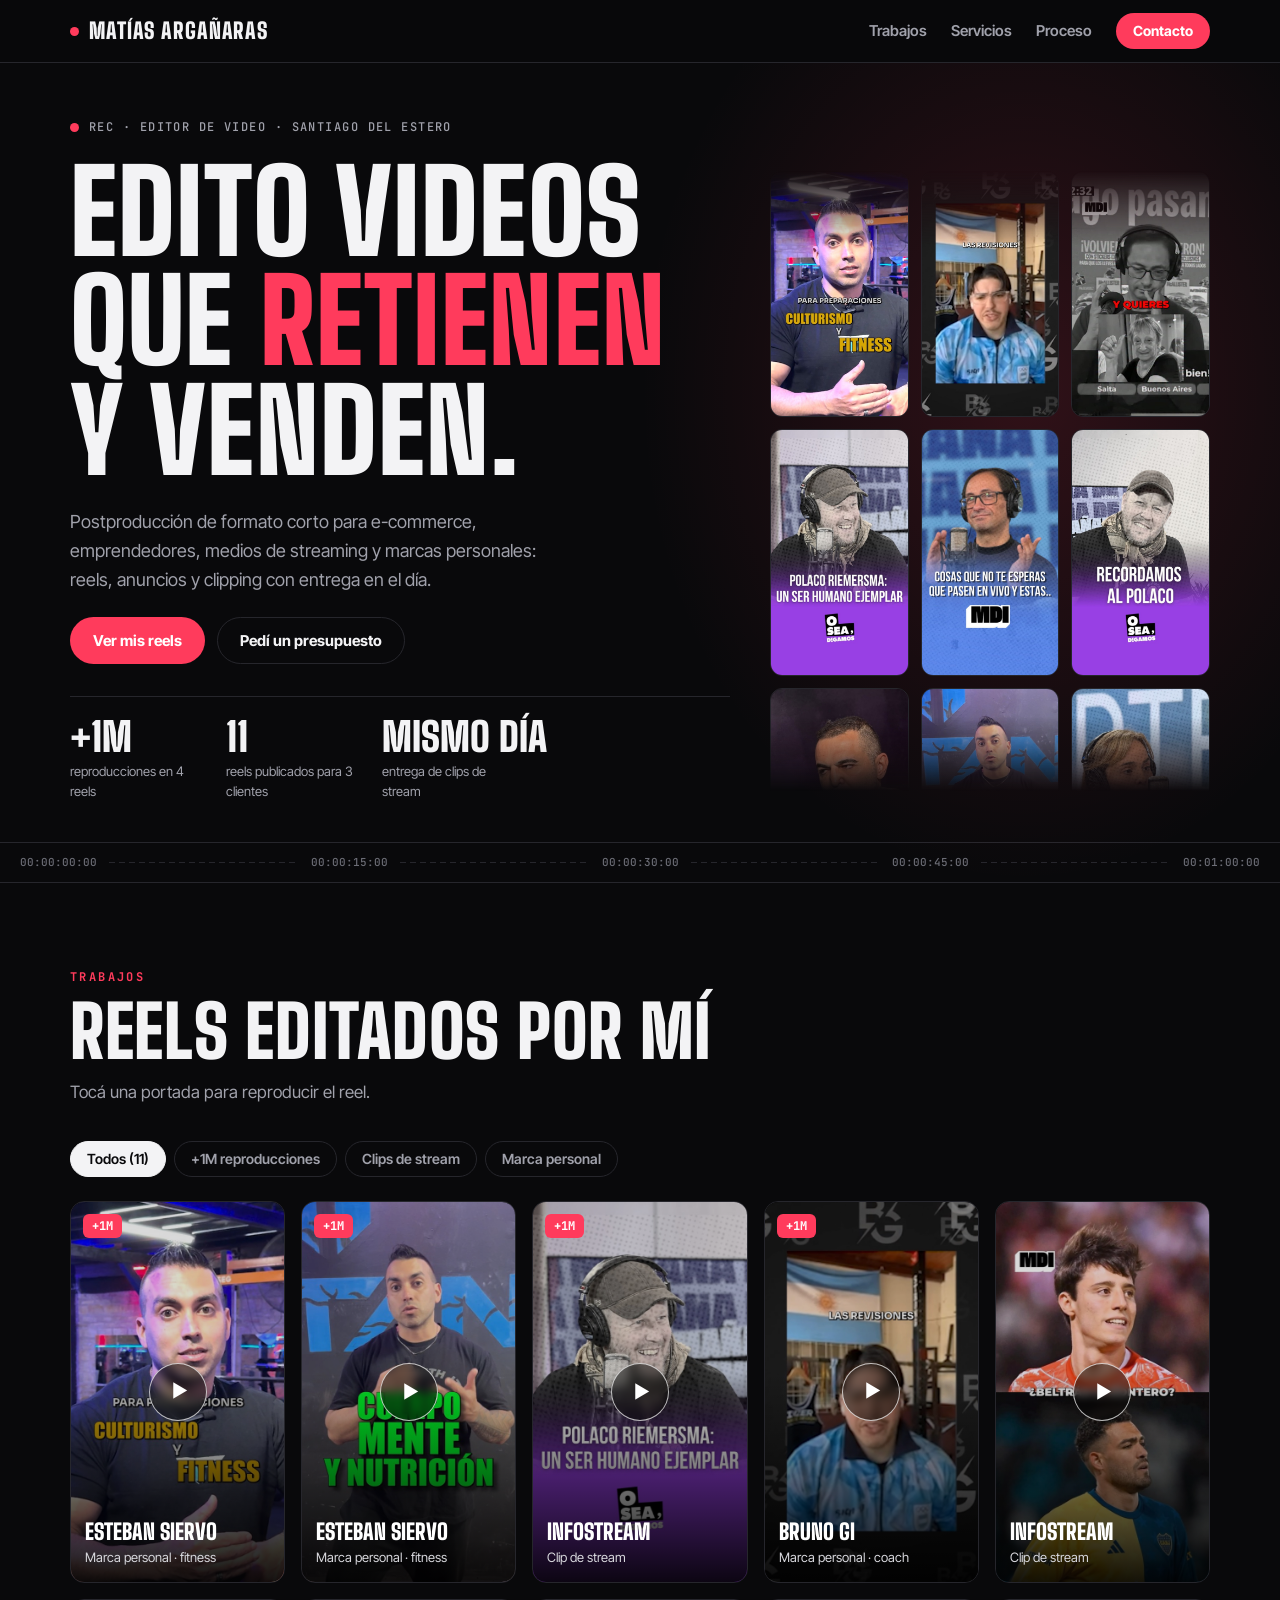
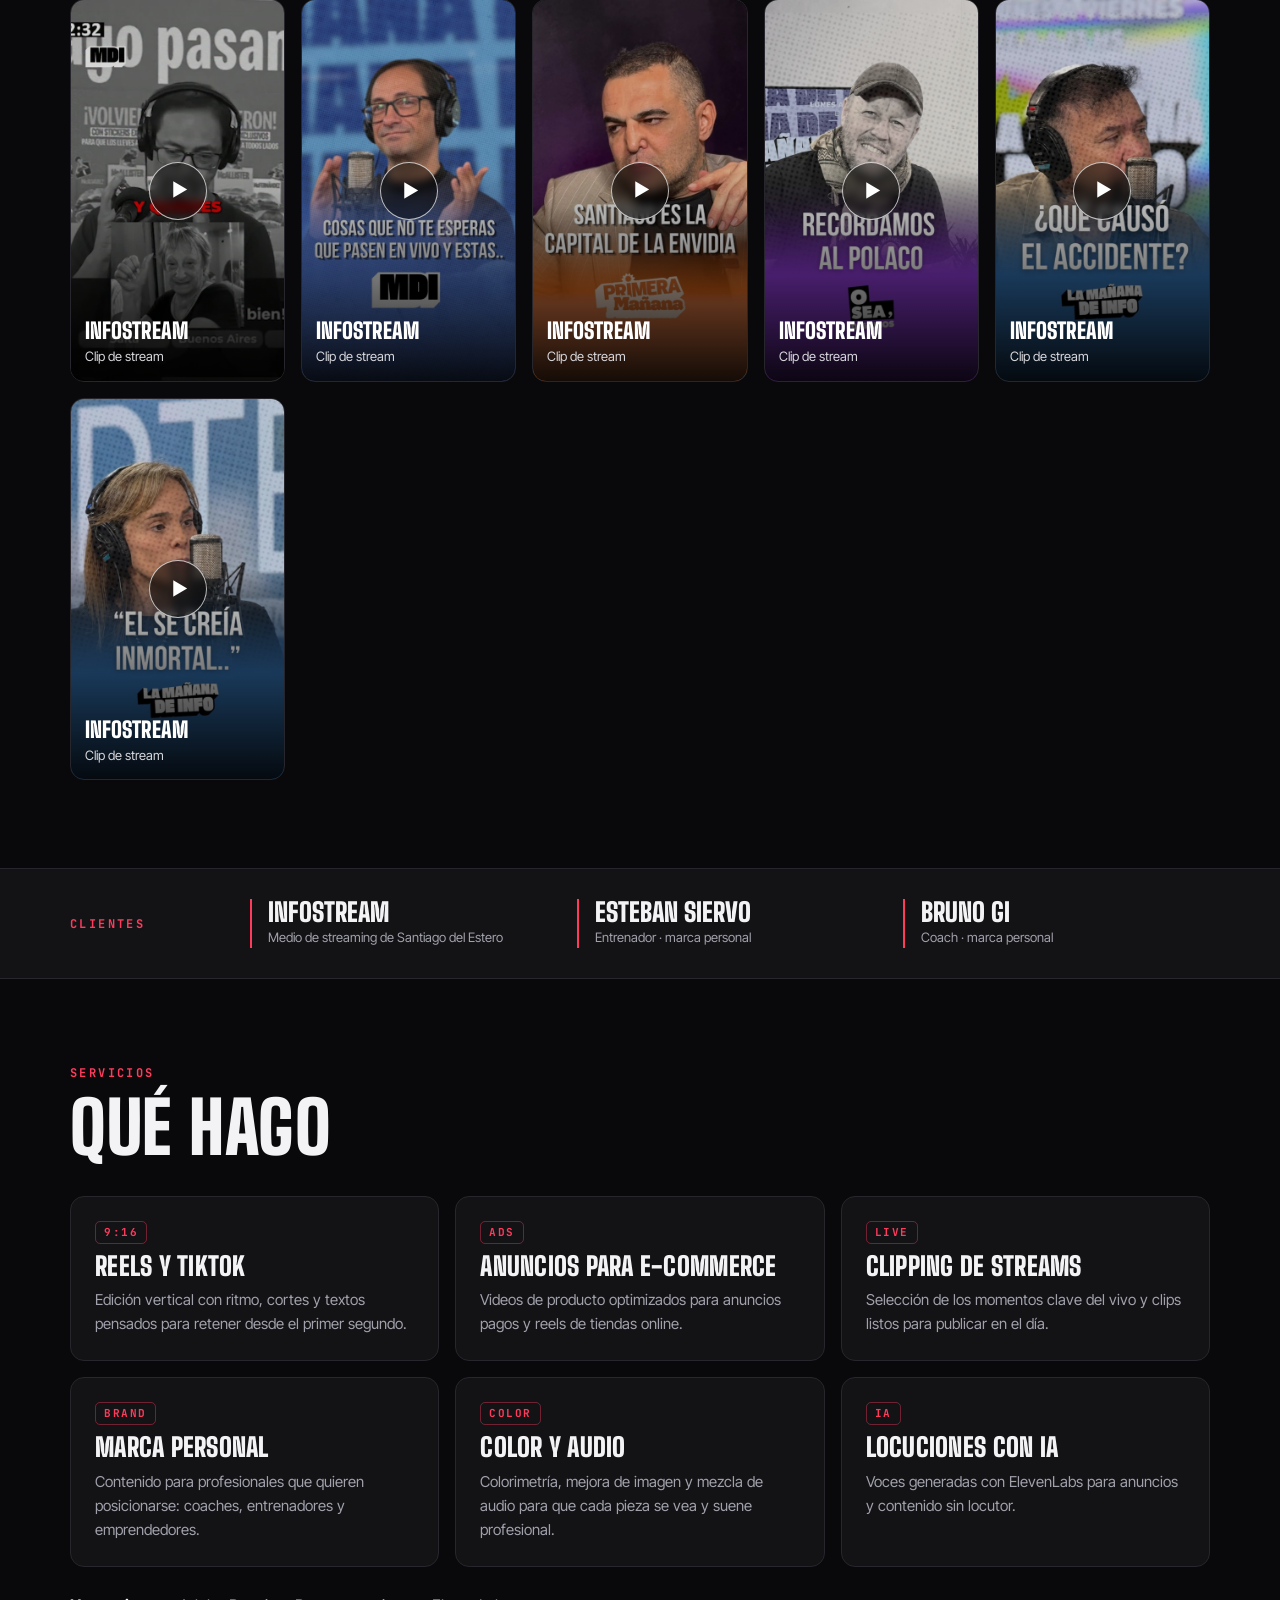
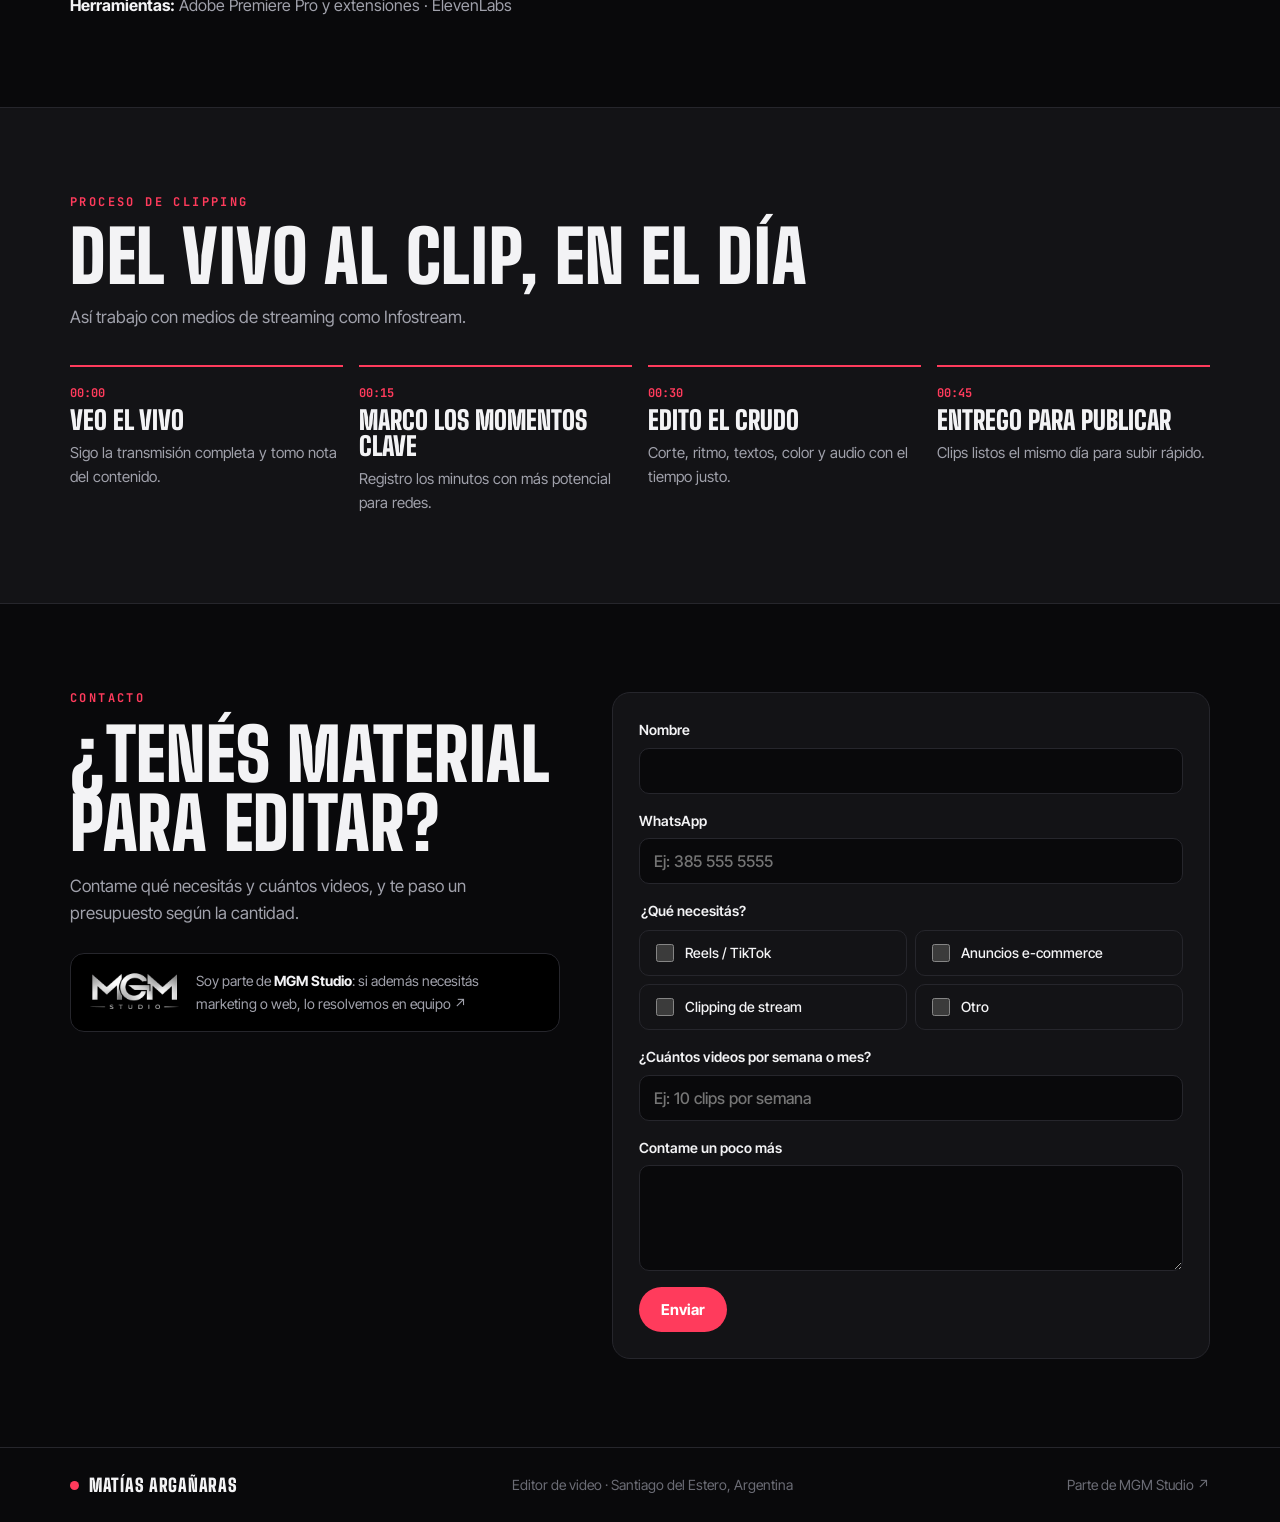
==== index.html @ 515906b9 "Primera versión del portfolio personal Co-Authored-By: Claude Opus 5.5 <noreply@anthropic.com>" ====
<!doctype html>
<html lang="es-AR">
<head>
<meta charset="utf-8">
<meta name="viewport" content="width=device-width, initial-scale=1, viewport-fit=cover">
<title>Matías Argañaras · Editor de video</title>
<meta name="description" content="Matías Argañaras, editor de video en Santiago del Estero. Reels, anuncios para e-commerce y clipping de streams. 4 reels con más de un millón de reproducciones.">
<meta property="og:title" content="Matías Argañaras · Editor de video">
<meta property="og:description" content="Reels, anuncios y clipping de streams. 4 reels con +1M de reproducciones.">
<meta property="og:type" content="website">
<meta property="og:locale" content="es_AR">
<meta property="og:image" content="assets/img/reel-DcZ4lkYIA4J.jpg">
<meta name="theme-color" content="#09090b">
<link rel="icon" href="data:image/svg+xml,%3Csvg xmlns='http://www.w3.org/2000/svg' viewBox='0 0 64 64'%3E%3Crect width='64' height='64' rx='14' fill='%2309090b'/%3E%3Ccircle cx='18' cy='20' r='6' fill='%23ff3b5c'/%3E%3Ctext x='32' y='48' text-anchor='middle' font-family='Arial Black,Arial' font-weight='900' font-size='24' fill='%23fff'%3EMA%3C/text%3E%3C/svg%3E">
<link rel="preconnect" href="https://fonts.googleapis.com">
<link rel="preconnect" href="https://fonts.gstatic.com" crossorigin>
<link rel="stylesheet" href="https://fonts.googleapis.com/css2?family=Big+Shoulders+Display:wght@700;800;900&family=Inter+Tight:wght@400;500;600;700&family=JetBrains+Mono:wght@500;700&display=swap">
<link rel="stylesheet" href="assets/styles.css">
</head>
<body>

<header class="top">
  <div class="in top-in">
    <a href="#inicio" class="brand"><span class="rec" aria-hidden="true"></span>MATÍAS ARGAÑARAS</a>
    <nav class="nav" aria-label="Secciones">
      <a href="#trabajos">Trabajos</a>
      <a href="#servicios">Servicios</a>
      <a href="#proceso">Proceso</a>
    </nav>
    <a href="#contacto" class="btn btn-red btn-small">Contacto</a>
  </div>
</header>

<main id="inicio">

  <section class="hero">
    <div class="in hero-in">
      <div class="hero-copy">
        <p class="tc-label"><span class="rec"></span>REC · Editor de video · Santiago del Estero</p>
        <h1>Edito videos que <span class="hl">retienen</span> y venden.</h1>
        <p class="hero-sub">Postproducción de formato corto para e-commerce, emprendedores, medios de streaming y marcas personales: reels, anuncios y clipping con entrega en el día.</p>
        <div class="hero-ctas">
          <a href="#trabajos" class="btn btn-red">Ver mis reels</a>
          <a href="#contacto" class="btn btn-ghost">Pedí un presupuesto</a>
        </div>
        <dl class="hero-stats">
          <div><dt>+1M</dt><dd>reproducciones en 4 reels</dd></div>
          <div><dt>11</dt><dd>reels publicados para 3 clientes</dd></div>
          <div><dt>Mismo día</dt><dd>entrega de clips de stream</dd></div>
        </dl>
      </div>

      <div class="strip" aria-hidden="true">
        <div class="strip-col"><div class="strip-track">
          <img src="assets/img/reel-DcZ4lkYIA4J.jpg" alt=""><img src="assets/img/reel-DckJfeExkxX.jpg" alt=""><img src="assets/img/reel-Dc6krdfBmT0.jpg" alt=""><img src="assets/img/reel-DfI-xCUyNoJ.jpg" alt="">
        </div></div>
        <div class="strip-col down"><div class="strip-track">
          <img src="assets/img/reel-DfZnrR-zF4f.jpg" alt=""><img src="assets/img/reel-Dff1YemyggE.jpg" alt=""><img src="assets/img/reel-DdrhC7ews5H.jpg" alt=""><img src="assets/img/reel-Dcmnh5kBKTj.jpg" alt="">
        </div></div>
        <div class="strip-col"><div class="strip-track">
          <img src="assets/img/reel-DfN-qH7SrcR.jpg" alt=""><img src="assets/img/reel-Dcj7BzeiRso.jpg" alt=""><img src="assets/img/reel-DdBvnoZhVIF.jpg" alt=""><img src="assets/img/reel-DcZ4lkYIA4J.jpg" alt="">
        </div></div>
      </div>
    </div>
    <div class="timeline" aria-hidden="true"><span>00:00:00:00</span><i></i><span>00:00:15:00</span><i></i><span>00:00:30:00</span><i></i><span>00:00:45:00</span><i></i><span>00:01:00:00</span></div>
  </section>

  <!-- TRABAJOS. Para sumar un reel: copiar un <button class="reel">, cambiar data-code (el código del link de Instagram),
       data-cat ("stream" o "marca", y " top" si superó el millón), la portada (assets/img/reel-CODIGO.jpg) y el texto. -->
  <section id="trabajos" class="sec">
    <div class="in">
      <div class="sec-head">
        <p class="kicker">Trabajos</p>
        <h2>Reels editados por mí</h2>
        <p class="sec-sub">Tocá una portada para reproducir el reel.</p>
      </div>
      <div class="filters" role="group" aria-label="Filtrar reels">
        <button class="chip" aria-pressed="true" data-f="todos">Todos (11)</button>
        <button class="chip" aria-pressed="false" data-f="top">+1M reproducciones</button>
        <button class="chip" aria-pressed="false" data-f="stream">Clips de stream</button>
        <button class="chip" aria-pressed="false" data-f="marca">Marca personal</button>
      </div>
      <div class="reel-grid">
        <button class="reel" data-code="DcZ4lkYIA4J" data-cat="marca top"><img src="assets/img/reel-DcZ4lkYIA4J.jpg" alt="Reel de Esteban Siervo sobre culturismo y fitness" loading="lazy"><span class="badge">+1M</span><span class="play" aria-hidden="true">▶</span><span class="cap"><b>Esteban Siervo</b>Marca personal · fitness</span></button>
        <button class="reel" data-code="DdrhC7ews5H" data-cat="marca top"><img src="assets/img/reel-DdrhC7ews5H.jpg" alt="Reel de Esteban Siervo sobre entrenamiento online y presencial" loading="lazy"><span class="badge">+1M</span><span class="play" aria-hidden="true">▶</span><span class="cap"><b>Esteban Siervo</b>Marca personal · fitness</span></button>
        <button class="reel" data-code="DckJfeExkxX" data-cat="stream top"><img src="assets/img/reel-DckJfeExkxX.jpg" alt="Clip de Infostream sobre el Polaco Riemersma" loading="lazy"><span class="badge">+1M</span><span class="play" aria-hidden="true">▶</span><span class="cap"><b>Infostream</b>Clip de stream</span></button>
        <button class="reel" data-code="DfZnrR-zF4f" data-cat="marca top"><img src="assets/img/reel-DfZnrR-zF4f.jpg" alt="Reel de Bruno Gi sobre revisiones con alumnos" loading="lazy"><span class="badge">+1M</span><span class="play" aria-hidden="true">▶</span><span class="cap"><b>Bruno Gi</b>Marca personal · coach</span></button>
        <button class="reel" data-code="DfI-xCUyNoJ" data-cat="stream"><img src="assets/img/reel-DfI-xCUyNoJ.jpg" alt="Clip de Infostream con elecciones futboleras" loading="lazy"><span class="play" aria-hidden="true">▶</span><span class="cap"><b>Infostream</b>Clip de stream</span></button>
        <button class="reel" data-code="DfN-qH7SrcR" data-cat="stream"><img src="assets/img/reel-DfN-qH7SrcR.jpg" alt="Clip de Infostream con un audio de WhatsApp" loading="lazy"><span class="play" aria-hidden="true">▶</span><span class="cap"><b>Infostream</b>Clip de stream</span></button>
        <button class="reel" data-code="Dff1YemyggE" data-cat="stream"><img src="assets/img/reel-Dff1YemyggE.jpg" alt="Clip de Infostream desde el móvil en vivo" loading="lazy"><span class="play" aria-hidden="true">▶</span><span class="cap"><b>Infostream</b>Clip de stream</span></button>
        <button class="reel" data-code="Dc6krdfBmT0" data-cat="stream"><img src="assets/img/reel-Dc6krdfBmT0.jpg" alt="Clip de Infostream: Santiago es la capital de la envidia" loading="lazy"><span class="play" aria-hidden="true">▶</span><span class="cap"><b>Infostream</b>Clip de stream</span></button>
        <button class="reel" data-code="Dcj7BzeiRso" data-cat="stream"><img src="assets/img/reel-Dcj7BzeiRso.jpg" alt="Clip de Infostream sobre el refugio El Montecito de los Canichones" loading="lazy"><span class="play" aria-hidden="true">▶</span><span class="cap"><b>Infostream</b>Clip de stream</span></button>
        <button class="reel" data-code="Dcmnh5kBKTj" data-cat="stream"><img src="assets/img/reel-Dcmnh5kBKTj.jpg" alt="Clip de Infostream con el jefe de guardavidas Martín Cabral" loading="lazy"><span class="play" aria-hidden="true">▶</span><span class="cap"><b>Infostream</b>Clip de stream</span></button>
        <button class="reel" data-code="DdBvnoZhVIF" data-cat="stream"><img src="assets/img/reel-DdBvnoZhVIF.jpg" alt="Clip de Infostream con Soledad Castelli" loading="lazy"><span class="play" aria-hidden="true">▶</span><span class="cap"><b>Infostream</b>Clip de stream</span></button>
      </div>
    </div>
  </section>

  <section class="clients" aria-label="Clientes">
    <div class="in clients-in">
      <p class="kicker">Clientes</p>
      <ul>
        <li><b>Infostream</b><span>Medio de streaming de Santiago del Estero</span></li>
        <li><b>Esteban Siervo</b><span>Entrenador · marca personal</span></li>
        <li><b>Bruno Gi</b><span>Coach · marca personal</span></li>
      </ul>
    </div>
  </section>

  <section id="servicios" class="sec">
    <div class="in">
      <div class="sec-head">
        <p class="kicker">Servicios</p>
        <h2>Qué hago</h2>
      </div>
      <div class="svc-grid">
        <article class="svc"><span class="svc-fmt">9:16</span><h3>Reels y TikTok</h3><p>Edición vertical con ritmo, cortes y textos pensados para retener desde el primer segundo.</p></article>
        <article class="svc"><span class="svc-fmt">ADS</span><h3>Anuncios para e-commerce</h3><p>Videos de producto optimizados para anuncios pagos y reels de tiendas online.</p></article>
        <article class="svc"><span class="svc-fmt">LIVE</span><h3>Clipping de streams</h3><p>Selección de los momentos clave del vivo y clips listos para publicar en el día.</p></article>
        <article class="svc"><span class="svc-fmt">BRAND</span><h3>Marca personal</h3><p>Contenido para profesionales que quieren posicionarse: coaches, entrenadores y emprendedores.</p></article>
        <article class="svc"><span class="svc-fmt">COLOR</span><h3>Color y audio</h3><p>Colorimetría, mejora de imagen y mezcla de audio para que cada pieza se vea y suene profesional.</p></article>
        <article class="svc"><span class="svc-fmt">IA</span><h3>Locuciones con IA</h3><p>Voces generadas con ElevenLabs para anuncios y contenido sin locutor.</p></article>
      </div>
      <p class="tools"><b>Herramientas:</b> Adobe Premiere Pro y extensiones · ElevenLabs</p>
    </div>
  </section>

  <section id="proceso" class="sec sec-alt">
    <div class="in">
      <div class="sec-head">
        <p class="kicker">Proceso de clipping</p>
        <h2>Del vivo al clip, en el día</h2>
        <p class="sec-sub">Así trabajo con medios de streaming como Infostream.</p>
      </div>
      <ol class="steps">
        <li><span class="tc">00:00</span><b>Veo el vivo</b><span>Sigo la transmisión completa y tomo nota del contenido.</span></li>
        <li><span class="tc">00:15</span><b>Marco los momentos clave</b><span>Registro los minutos con más potencial para redes.</span></li>
        <li><span class="tc">00:30</span><b>Edito el crudo</b><span>Corte, ritmo, textos, color y audio con el tiempo justo.</span></li>
        <li><span class="tc">00:45</span><b>Entrego para publicar</b><span>Clips listos el mismo día para subir rápido.</span></li>
      </ol>
    </div>
  </section>

  <section id="contacto" class="sec contact">
    <div class="in contact-in">
      <div class="contact-copy">
        <p class="kicker">Contacto</p>
        <h2>¿Tenés material para editar?</h2>
        <p>Contame qué necesitás y cuántos videos, y te paso un presupuesto según la cantidad.</p>
        <!-- WhatsApp o Instagram de Matías: agregar acá cuando los confirme -->
        <a class="mgm" href="https://mgm-studio.netlify.app" target="_blank" rel="noopener">
          <img src="assets/logo-mgm-wide.png" alt="MGM Studio" width="520" height="240">
          <span>Soy parte de <b>MGM Studio</b>: si además necesitás marketing o web, lo resolvemos en equipo ↗</span>
        </a>
      </div>
      <form class="form" name="contacto-matias" method="POST" data-netlify="true" netlify-honeypot="bot-field" action="/gracias.html">
        <input type="hidden" name="form-name" value="contacto-matias">
        <p hidden><label>No completar: <input name="bot-field"></label></p>
        <label for="f-nombre">Nombre<input id="f-nombre" name="nombre" type="text" required autocomplete="name"></label>
        <label for="f-wa">WhatsApp<input id="f-wa" name="whatsapp" type="tel" required autocomplete="tel" placeholder="Ej: 385 555 5555"></label>
        <fieldset>
          <legend>¿Qué necesitás?</legend>
          <div class="checks">
            <label><input type="checkbox" name="servicio" value="Reels / TikTok"> Reels / TikTok</label>
            <label><input type="checkbox" name="servicio" value="Anuncios e-commerce"> Anuncios e-commerce</label>
            <label><input type="checkbox" name="servicio" value="Clipping de stream"> Clipping de stream</label>
            <label><input type="checkbox" name="servicio" value="Otro"> Otro</label>
          </div>
        </fieldset>
        <label for="f-cant">¿Cuántos videos por semana o mes?<input id="f-cant" name="cantidad" type="text" placeholder="Ej: 10 clips por semana"></label>
        <label for="f-msg">Contame un poco más<textarea id="f-msg" name="mensaje" rows="4"></textarea></label>
        <button class="btn btn-red" type="submit">Enviar</button>
      </form>
    </div>
  </section>
</main>

<footer class="foot">
  <div class="in foot-in">
    <span class="brand"><span class="rec" aria-hidden="true"></span>MATÍAS ARGAÑARAS</span>
    <span>Editor de video · Santiago del Estero, Argentina</span>
    <a href="https://mgm-studio.netlify.app" target="_blank" rel="noopener">Parte de MGM Studio ↗</a>
  </div>
</footer>

<dialog class="player" id="player" aria-label="Reproductor de reel">
  <button class="player-close" aria-label="Cerrar">✕</button>
  <div class="player-body" id="player-body"></div>
</dialog>

<script src="assets/main.js"></script>
</body>
</html>
---- assets/styles.css ----
/* Matías Argañaras — editor de video. Negro cinematográfico, rojo de grabación,
   tipografía condensada de títulos y monoespaciada para timecodes. */
:root{
  --bg:#09090b; --surface:#131316; --surface-2:#1b1b20; --line:#26262c;
  --fg:#f3f3f5; --muted:#a0a1ab; --dim:#6b6c75;
  --red:#ff3b5c; --red-deep:#c8163b; --mag:#e0478f;
  --display:"Big Shoulders Display","Arial Narrow",Impact,sans-serif;
  --body:"Inter Tight",system-ui,-apple-system,"Segoe UI",sans-serif;
  --mono:"JetBrains Mono",ui-monospace,Menlo,monospace;
  --r:14px;
  color-scheme:dark;
}
*{box-sizing:border-box}
[hidden]{display:none!important}
html{scroll-behavior:smooth;scroll-padding-top:70px}
body{margin:0;background:var(--bg);color:var(--fg);font-family:var(--body);font-size:16px;line-height:1.6;-webkit-font-smoothing:antialiased}
body::before{content:"";position:fixed;inset:0 0 auto;height:env(safe-area-inset-top,0px);z-index:30;background:var(--bg)}
img{max-width:100%;display:block}
a{color:inherit}
h1,h2,h3{font-family:var(--display);font-weight:900;line-height:.95;margin:0;text-transform:uppercase;letter-spacing:.01em;text-wrap:balance}
h1{font-size:clamp(56px,9vw,120px)}
h2{font-size:clamp(40px,6vw,72px)}
h3{font-size:26px}
p{margin:0}
:focus-visible{outline:2px solid var(--red);outline-offset:3px;border-radius:4px}
.in{max-width:1180px;margin:0 auto;padding-left:max(20px,env(safe-area-inset-left,0px));padding-right:max(20px,env(safe-area-inset-right,0px))}
.kicker{font:700 12px/1 var(--mono);letter-spacing:.2em;text-transform:uppercase;color:var(--red)}
.rec{width:9px;height:9px;border-radius:50%;background:var(--red);display:inline-block;animation:blink 1.4s infinite;flex:none}
@keyframes blink{50%{opacity:.2}}

.btn{display:inline-flex;align-items:center;justify-content:center;font:700 15px/1 var(--body);padding:15px 22px;border-radius:999px;text-decoration:none;border:1.5px solid transparent;cursor:pointer;transition:transform .15s,background .15s,border-color .15s}
.btn:hover{transform:translateY(-2px)}
.btn-red{background:var(--red);color:#fff}
.btn-red:hover{background:var(--red-deep)}
.btn-ghost{border-color:var(--line);color:var(--fg)}
.btn-ghost:hover{border-color:var(--fg)}
.btn-small{padding:10px 16px;font-size:14px}

/* Header */
.top{position:sticky;top:env(safe-area-inset-top,0px);z-index:20;background:rgba(9,9,11,.85);backdrop-filter:blur(10px);border-bottom:1px solid var(--line)}
.top-in{display:flex;align-items:center;gap:24px;height:62px}
.brand{display:inline-flex;align-items:center;gap:10px;font:900 22px/1 var(--display);letter-spacing:.04em;text-decoration:none}
.nav{display:flex;gap:24px;margin-left:auto}
.nav a{text-decoration:none;font-weight:600;font-size:15px;color:var(--muted)}
.nav a:hover{color:var(--fg)}
@media (max-width:720px){.nav{display:none}.top .btn-small{margin-left:auto}}

/* Hero */
.hero{position:relative;overflow:hidden;padding-top:56px;border-bottom:1px solid var(--line)}
.hero::before{content:"";position:absolute;inset:-20% -10% auto auto;width:60%;height:120%;background:radial-gradient(closest-side,rgba(255,59,92,.16),transparent);pointer-events:none}
.hero-in{display:grid;grid-template-columns:1.2fr .8fr;gap:40px;align-items:center;position:relative}
.hero-copy{display:flex;flex-direction:column;gap:22px;min-width:0;padding-bottom:40px}
.tc-label{display:flex;align-items:center;gap:10px;font:500 12px/1.4 var(--mono);letter-spacing:.12em;text-transform:uppercase;color:var(--muted)}
.hl{color:var(--red)}
.hero-sub{font-size:18px;color:var(--muted);max-width:50ch}
.hero-ctas{display:flex;flex-wrap:wrap;gap:12px}
.hero-stats{display:grid;grid-template-columns:repeat(3,auto);justify-content:start;gap:28px;margin:10px 0 0;padding-top:20px;border-top:1px solid var(--line)}
.hero-stats div{display:flex;flex-direction:column;gap:4px}
.hero-stats dt{font:900 40px/1 var(--display);text-transform:uppercase}
.hero-stats dd{margin:0;font-size:13px;color:var(--muted);max-width:16ch}
@media (max-width:520px){.hero-stats{grid-template-columns:1fr 1fr}}

/* Tira de reels en movimiento */
.strip{display:grid;grid-template-columns:repeat(3,1fr);gap:12px;height:620px;-webkit-mask-image:linear-gradient(180deg,transparent,#000 12%,#000 88%,transparent);mask-image:linear-gradient(180deg,transparent,#000 12%,#000 88%,transparent)}
.strip-col{overflow:hidden}
.strip-track{display:flex;flex-direction:column;gap:12px;animation:up 40s linear infinite}
.strip-col.down .strip-track{animation-direction:reverse;animation-duration:46s}
.strip img{width:100%;aspect-ratio:9/16;object-fit:cover;border-radius:12px;border:1px solid var(--line)}
@keyframes up{to{transform:translateY(-50%)}}
@media (max-width:900px){.hero-in{grid-template-columns:1fr}.strip{height:360px}.hero-copy{padding-bottom:0}}

.timeline{display:flex;align-items:center;gap:12px;padding:14px max(20px,env(safe-area-inset-right,0px)) 14px max(20px,env(safe-area-inset-left,0px));font:500 11px/1 var(--mono);color:var(--dim);border-top:1px solid var(--line);overflow:hidden;white-space:nowrap}
.timeline i{flex:1;min-width:20px;height:1px;background:repeating-linear-gradient(90deg,var(--line) 0 6px,transparent 6px 10px)}
@media (max-width:600px){.timeline span:nth-child(n+5){display:none}}

/* Secciones */
.sec{padding-block:88px}
.sec-alt{background:var(--surface);border-block:1px solid var(--line)}
.sec-head{display:flex;flex-direction:column;gap:14px;margin-bottom:34px}
.sec-sub{color:var(--muted);font-size:17px}

/* Grilla de reels */
.filters{display:flex;flex-wrap:wrap;gap:8px;margin-bottom:24px}
.chip{font:600 14px/1 var(--body);padding:10px 16px;border-radius:999px;border:1px solid var(--line);background:transparent;color:var(--muted);cursor:pointer}
.chip[aria-pressed=true]{background:var(--fg);color:var(--bg);border-color:var(--fg)}
.reel-grid{display:grid;grid-template-columns:repeat(auto-fill,minmax(200px,1fr));gap:16px}
.reel{position:relative;aspect-ratio:9/16;border-radius:var(--r);overflow:hidden;border:1px solid var(--line);background:#000;padding:0;cursor:pointer;color:#fff;text-align:left;font:inherit}
.reel img{width:100%;height:100%;object-fit:cover;transition:transform .5s,filter .3s;filter:brightness(.85)}
.reel::after{content:"";position:absolute;inset:auto 0 0;height:55%;background:linear-gradient(180deg,transparent,rgba(0,0,0,.9))}
.reel:hover img{transform:scale(1.05);filter:brightness(1)}
.badge{position:absolute;top:12px;left:12px;z-index:1;background:var(--red);font:700 12px/1 var(--mono);padding:6px 9px;border-radius:6px}
.play{position:absolute;top:50%;left:50%;z-index:1;width:58px;height:58px;margin:-29px 0 0 -29px;border-radius:50%;background:rgba(0,0,0,.45);border:1.5px solid rgba(255,255,255,.7);display:grid;place-items:center;font-size:18px;padding-left:4px;backdrop-filter:blur(4px);transition:transform .2s,background .2s}
.reel:hover .play{transform:scale(1.1);background:var(--red);border-color:var(--red)}
.cap{position:absolute;left:14px;right:14px;bottom:14px;z-index:1;display:flex;flex-direction:column;font-size:13px;color:#d7d7dc}
.cap b{font:900 22px/1 var(--display);text-transform:uppercase;color:#fff;margin-bottom:4px}

/* Clientes */
.clients{border-block:1px solid var(--line);background:var(--surface)}
.clients-in{display:grid;grid-template-columns:160px 1fr;gap:20px;align-items:center;padding-block:30px}
.clients ul{list-style:none;margin:0;padding:0;display:grid;grid-template-columns:repeat(3,1fr);gap:20px}
.clients li{display:flex;flex-direction:column;gap:2px;padding-left:16px;border-left:2px solid var(--red)}
.clients b{font:900 26px/1 var(--display);text-transform:uppercase}
.clients span{font-size:13px;color:var(--muted)}
@media (max-width:760px){.clients-in{grid-template-columns:1fr}.clients ul{grid-template-columns:1fr}}

/* Servicios */
.svc-grid{display:grid;grid-template-columns:repeat(3,1fr);gap:16px}
.svc{padding:24px;border:1px solid var(--line);border-radius:var(--r);background:var(--surface);display:flex;flex-direction:column;gap:10px;transition:border-color .2s}
.svc:hover{border-color:var(--red)}
.svc-fmt{align-self:flex-start;font:700 11px/1 var(--mono);letter-spacing:.14em;color:var(--red);border:1px solid rgba(255,59,92,.4);padding:5px 8px;border-radius:5px}
.svc p{color:var(--muted);font-size:15px}
.tools{margin-top:26px;color:var(--muted)}
.tools b{color:var(--fg)}
@media (max-width:900px){.svc-grid{grid-template-columns:1fr 1fr}}
@media (max-width:560px){.svc-grid{grid-template-columns:1fr}}

/* Proceso */
.steps{list-style:none;margin:0;padding:0;display:grid;grid-template-columns:repeat(4,1fr);gap:16px}
.steps li{display:flex;flex-direction:column;gap:8px;padding:20px 0 0;border-top:2px solid var(--red)}
.steps .tc{font:700 12px/1 var(--mono);color:var(--red)}
.steps b{font:900 26px/1 var(--display);text-transform:uppercase}
.steps span:last-child{color:var(--muted);font-size:15px}
@media (max-width:860px){.steps{grid-template-columns:1fr 1fr}}
@media (max-width:480px){.steps{grid-template-columns:1fr}}

/* Contacto */
.contact-in{display:grid;grid-template-columns:.9fr 1.1fr;gap:52px;align-items:start}
.contact-copy{display:flex;flex-direction:column;gap:16px}
.contact-copy > p:not(.kicker){color:var(--muted);font-size:17px}
.mgm{display:flex;align-items:center;gap:14px;margin-top:10px;padding:16px;border:1px solid var(--line);border-radius:var(--r);text-decoration:none;background:#000;transition:border-color .2s}
.mgm:hover{border-color:#8d929b}
.mgm img{height:44px;width:auto}
.mgm span{font-size:14px;color:var(--muted)}
.mgm b{color:var(--fg)}
.form{background:var(--surface);border:1px solid var(--line);border-radius:18px;padding:26px;display:flex;flex-direction:column;gap:16px}
.form label{display:flex;flex-direction:column;gap:6px;font-weight:600;font-size:14px}
.form input[type=text],.form input[type=tel],.form textarea{font:500 16px var(--body);padding:12px 14px;border:1px solid var(--line);border-radius:10px;background:var(--bg);color:var(--fg);width:100%}
.form input:focus,.form textarea:focus{outline:none;border-color:var(--red)}
.form fieldset{border:0;padding:0;margin:0}
.form legend{font-weight:600;font-size:14px;margin-bottom:8px}
.checks{display:grid;grid-template-columns:1fr 1fr;gap:8px}
.checks label{flex-direction:row;align-items:center;gap:8px;padding:10px 12px;border:1px solid var(--line);border-radius:10px;cursor:pointer;font-weight:500}
.checks input{accent-color:var(--red);width:18px;height:18px}
.form .btn{align-self:flex-start;border:0}
@media (max-width:860px){.contact-in{grid-template-columns:1fr}}
@media (max-width:420px){.checks{grid-template-columns:1fr}}

.foot{border-top:1px solid var(--line);color:var(--dim);font-size:14px}
.foot-in{display:flex;flex-wrap:wrap;gap:12px 28px;align-items:center;justify-content:space-between;padding-block:26px}
.foot .brand{font-size:18px;color:var(--fg)}
.foot a{text-decoration:none}
.foot a:hover{color:var(--fg)}

/* Reproductor */
.player{border:0;padding:0;background:transparent;width:min(420px,calc(100vw - 32px));max-height:calc(100vh - 32px);overflow:auto}
.player::backdrop{background:rgba(0,0,0,.88);backdrop-filter:blur(4px)}
.player-body{background:#000;border-radius:14px;padding:10px;min-height:300px;display:flex;align-items:center;justify-content:center}
.player-body .instagram-media{margin:0!important;min-width:0!important;width:100%!important}
.player-close{position:fixed;top:max(16px,env(safe-area-inset-top,0px));right:max(16px,env(safe-area-inset-right,0px));width:46px;height:46px;border-radius:50%;border:1px solid rgba(255,255,255,.3);background:rgba(0,0,0,.6);color:#fff;font-size:18px;cursor:pointer}
.ig-fallback{color:var(--muted);text-decoration:none;font-weight:600}

/* Página de gracias */
.thanks{min-height:100vh;display:grid;place-items:center;text-align:center;padding-block:40px}
.thanks .in{display:flex;flex-direction:column;align-items:center;gap:18px}

@media (prefers-reduced-motion:reduce){html{scroll-behavior:auto}.rec,.strip-track{animation:none}.btn,.reel img,.play{transition:none}}
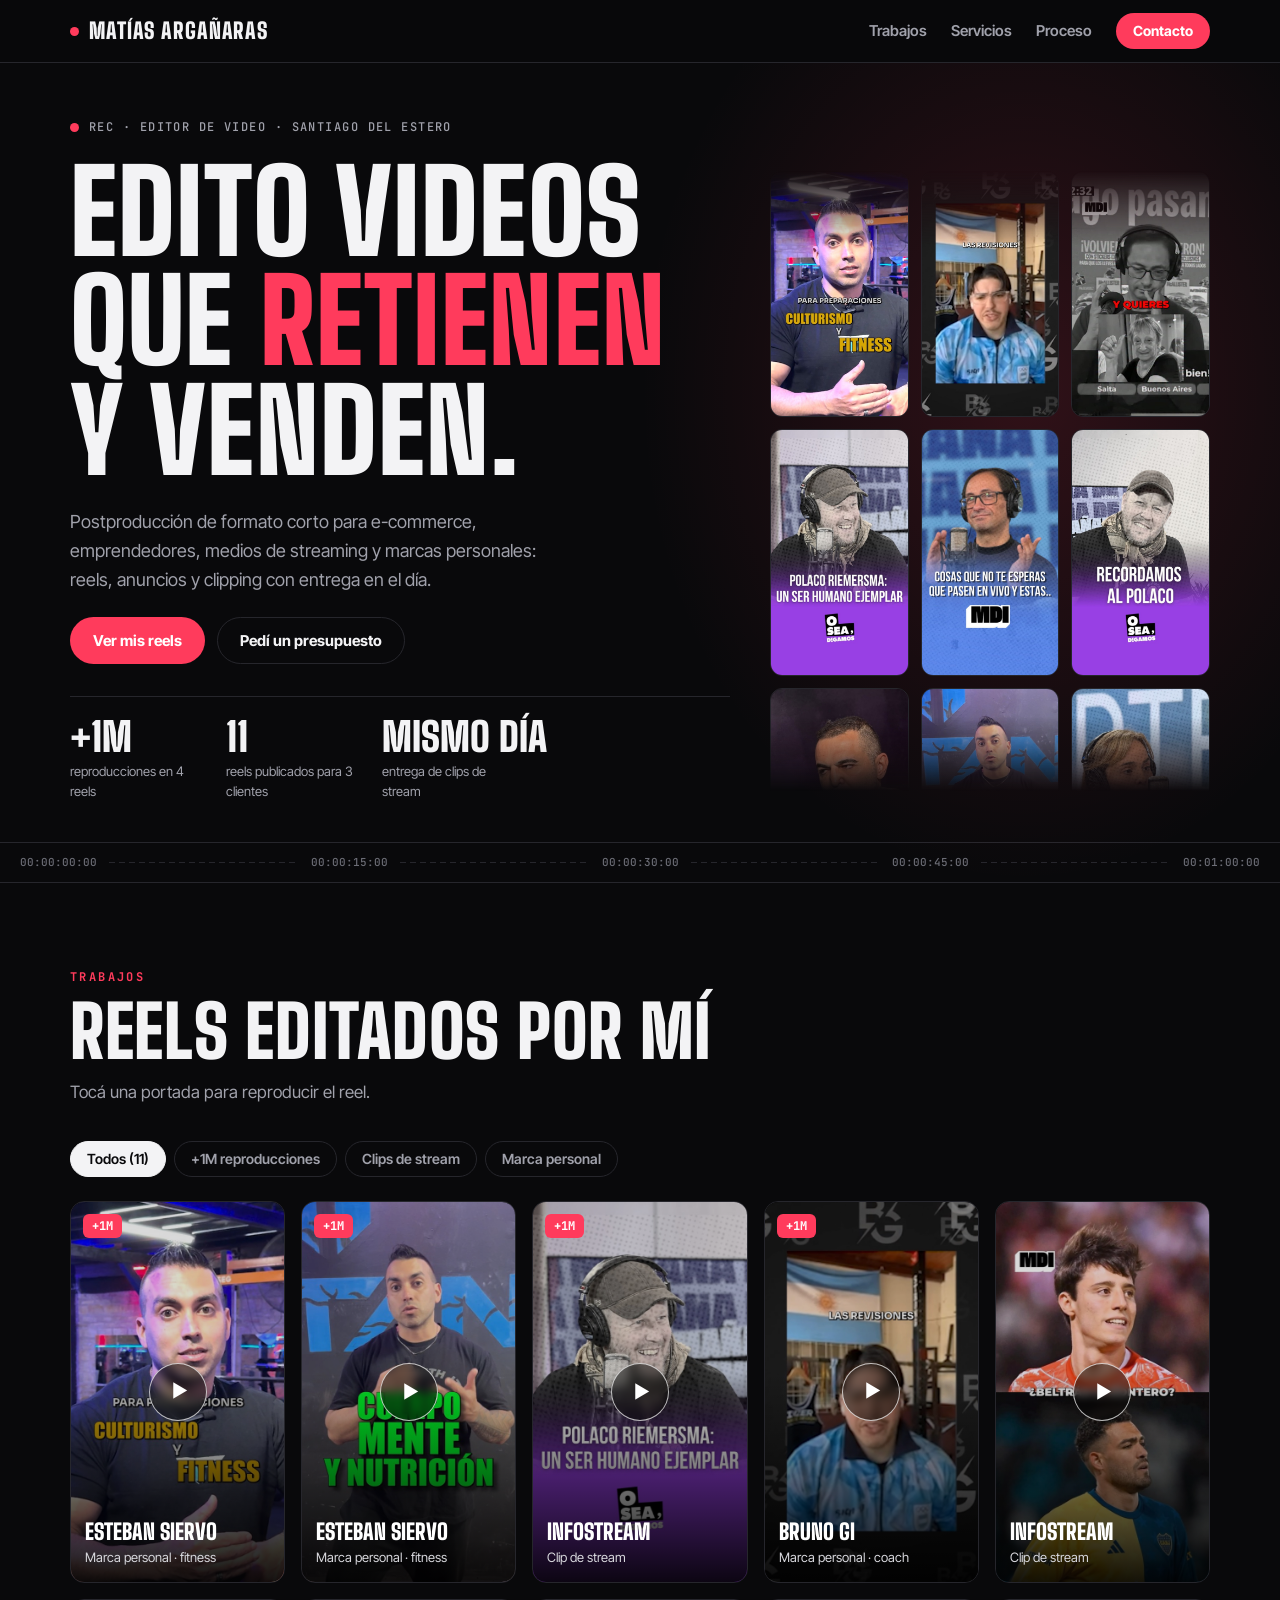
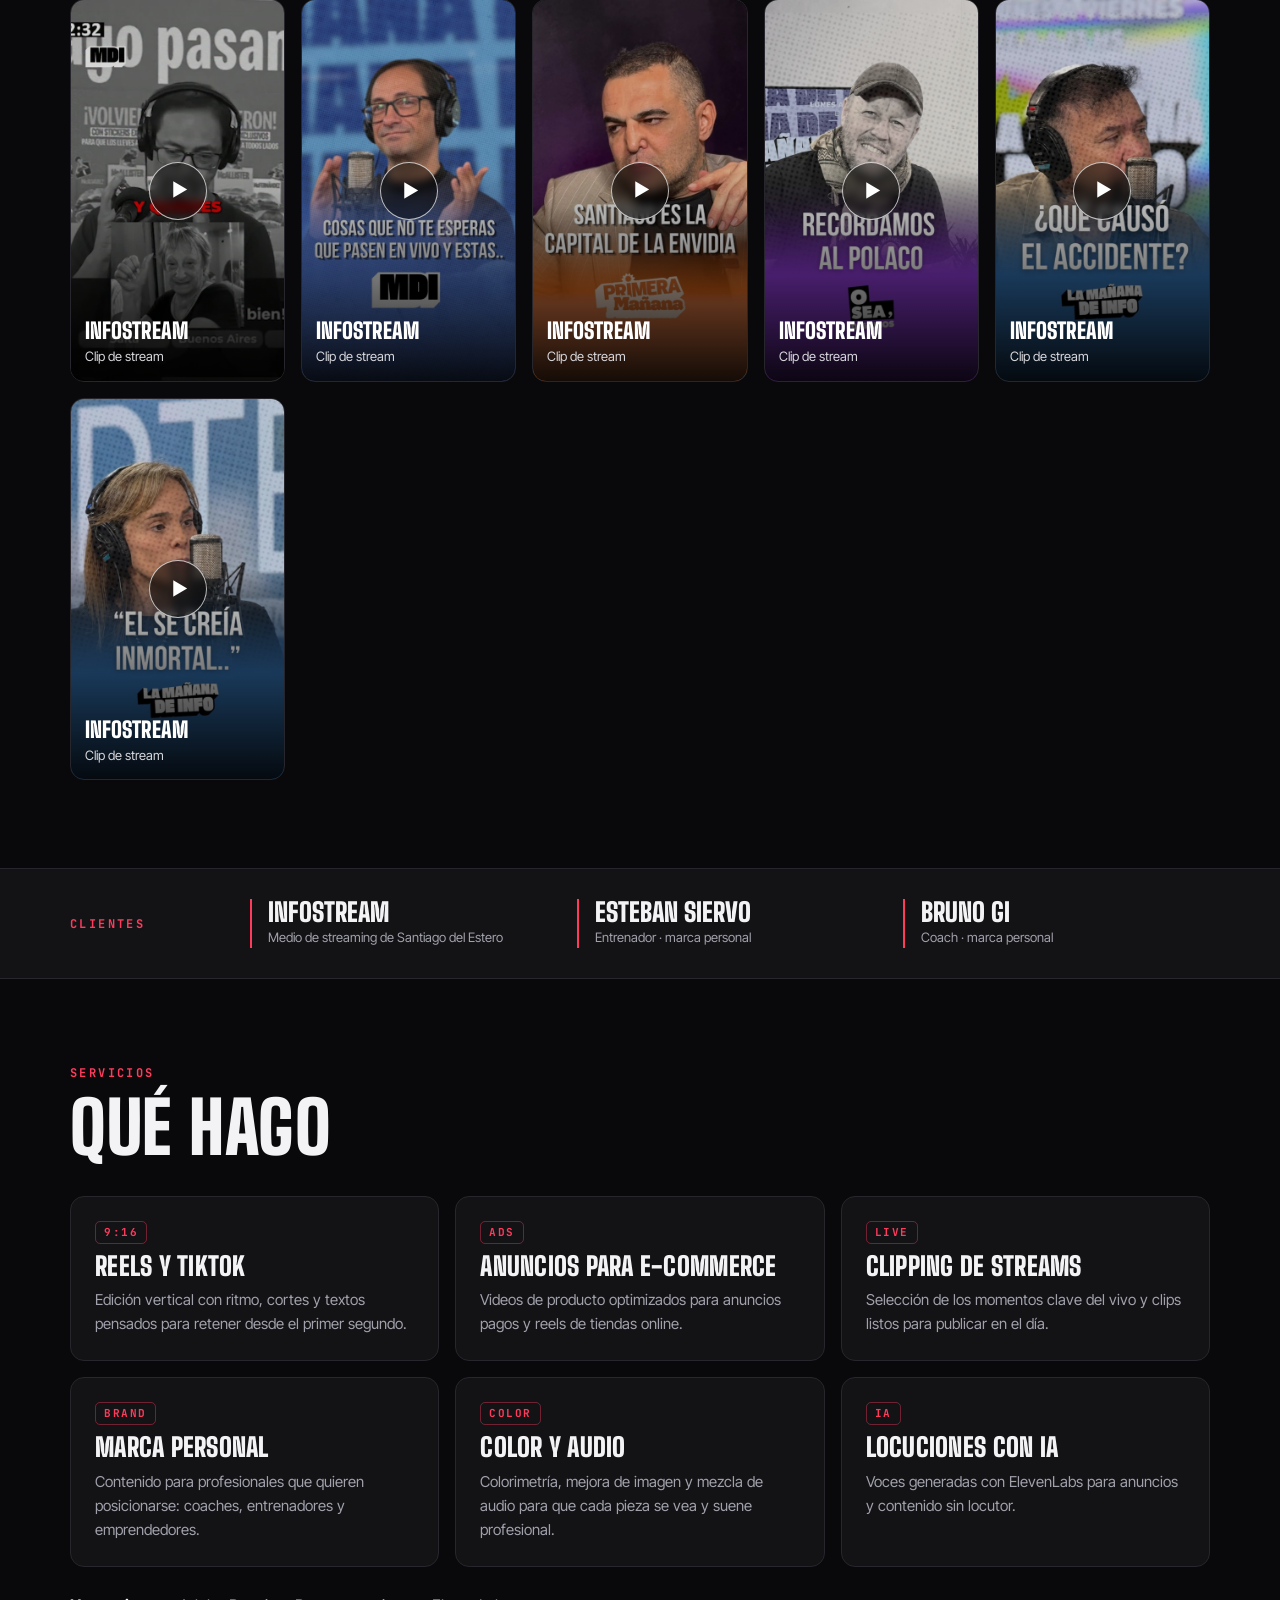
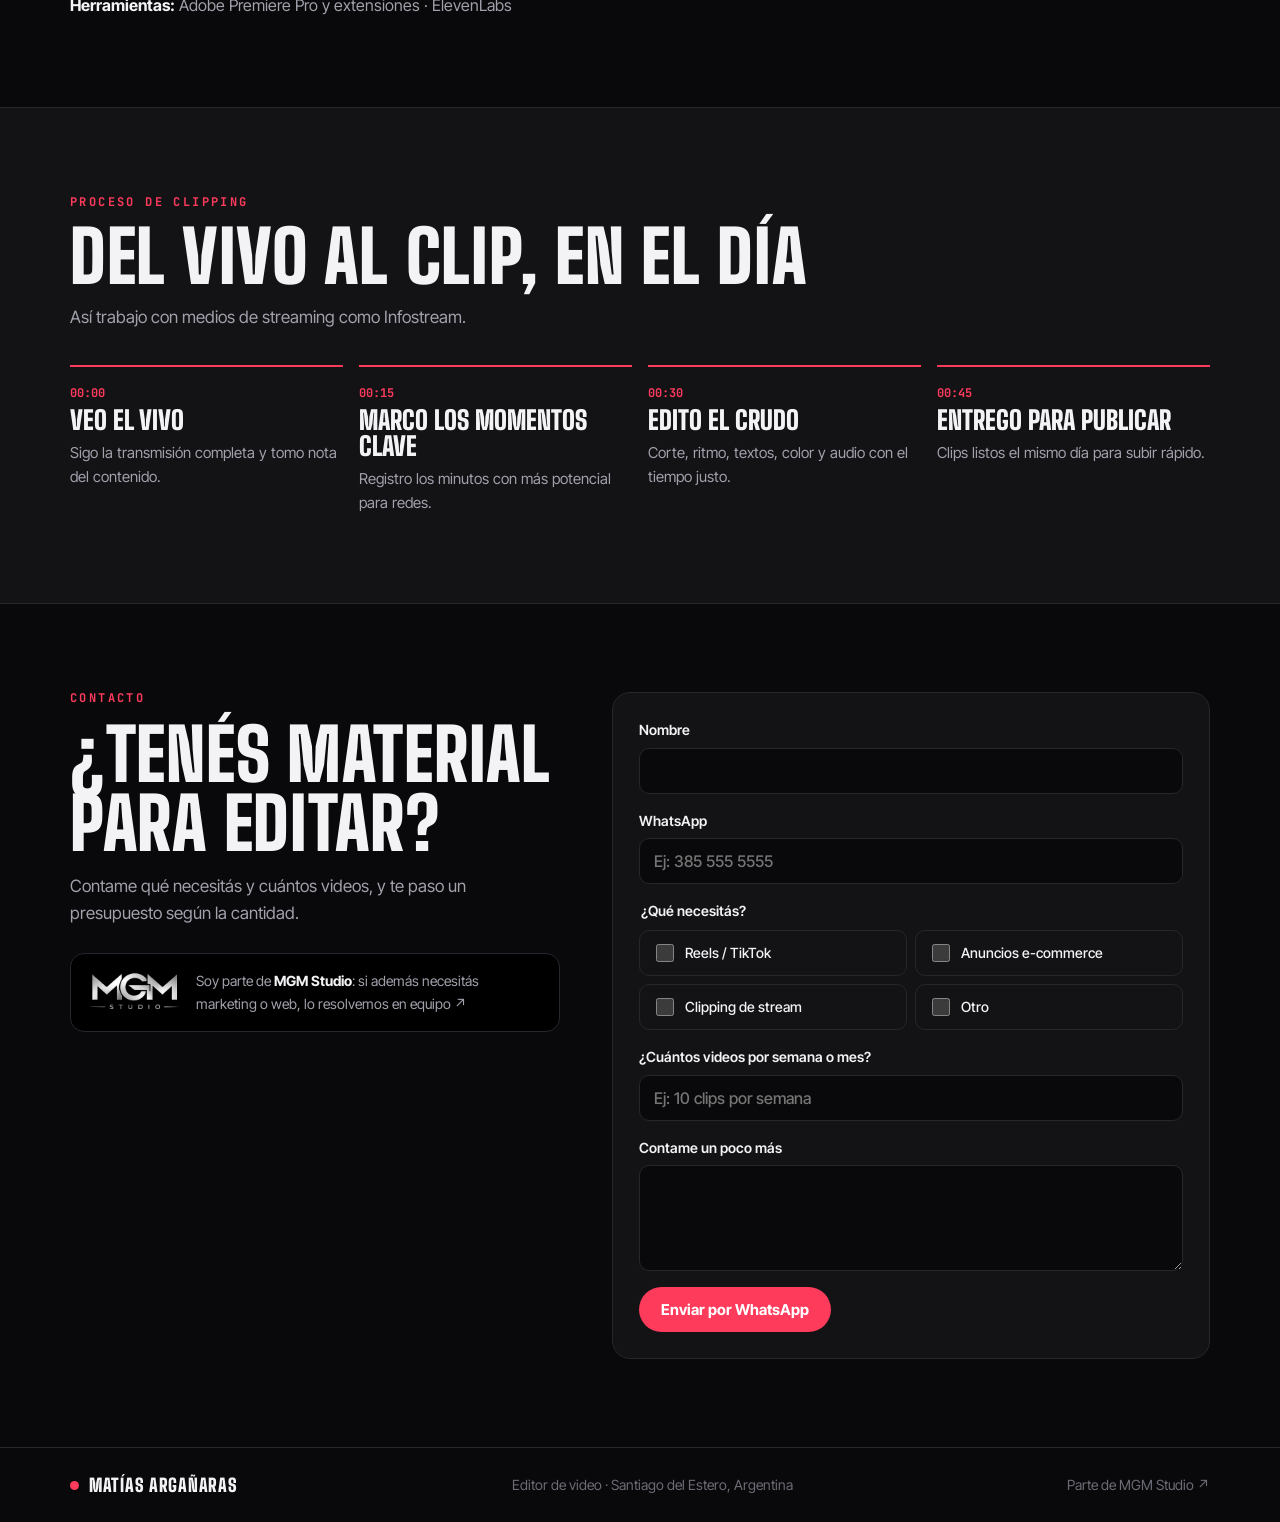
==== commit 7c833fac: "Formulario por WhatsApp y publicación en GitHub Pages Co-Authored-By: Claude Opus 5.5 <noreply@anthr" ====
--- a/index.html
+++ b/index.html
@@ -153,9 +153,7 @@
           <span>Soy parte de <b>MGM Studio</b>: si además necesitás marketing o web, lo resolvemos en equipo ↗</span>
         </a>
       </div>
-      <form class="form" name="contacto-matias" method="POST" data-netlify="true" netlify-honeypot="bot-field" action="/gracias.html">
-        <input type="hidden" name="form-name" value="contacto-matias">
-        <p hidden><label>No completar: <input name="bot-field"></label></p>
+      <form class="form" name="contacto-matias" data-wa-form>
         <label for="f-nombre">Nombre<input id="f-nombre" name="nombre" type="text" required autocomplete="name"></label>
         <label for="f-wa">WhatsApp<input id="f-wa" name="whatsapp" type="tel" required autocomplete="tel" placeholder="Ej: 385 555 5555"></label>
         <fieldset>
@@ -169,7 +167,7 @@
         </fieldset>
         <label for="f-cant">¿Cuántos videos por semana o mes?<input id="f-cant" name="cantidad" type="text" placeholder="Ej: 10 clips por semana"></label>
         <label for="f-msg">Contame un poco más<textarea id="f-msg" name="mensaje" rows="4"></textarea></label>
-        <button class="btn btn-red" type="submit">Enviar</button>
+        <button class="btn btn-red" type="submit">Enviar por WhatsApp</button>
       </form>
     </div>
   </section>
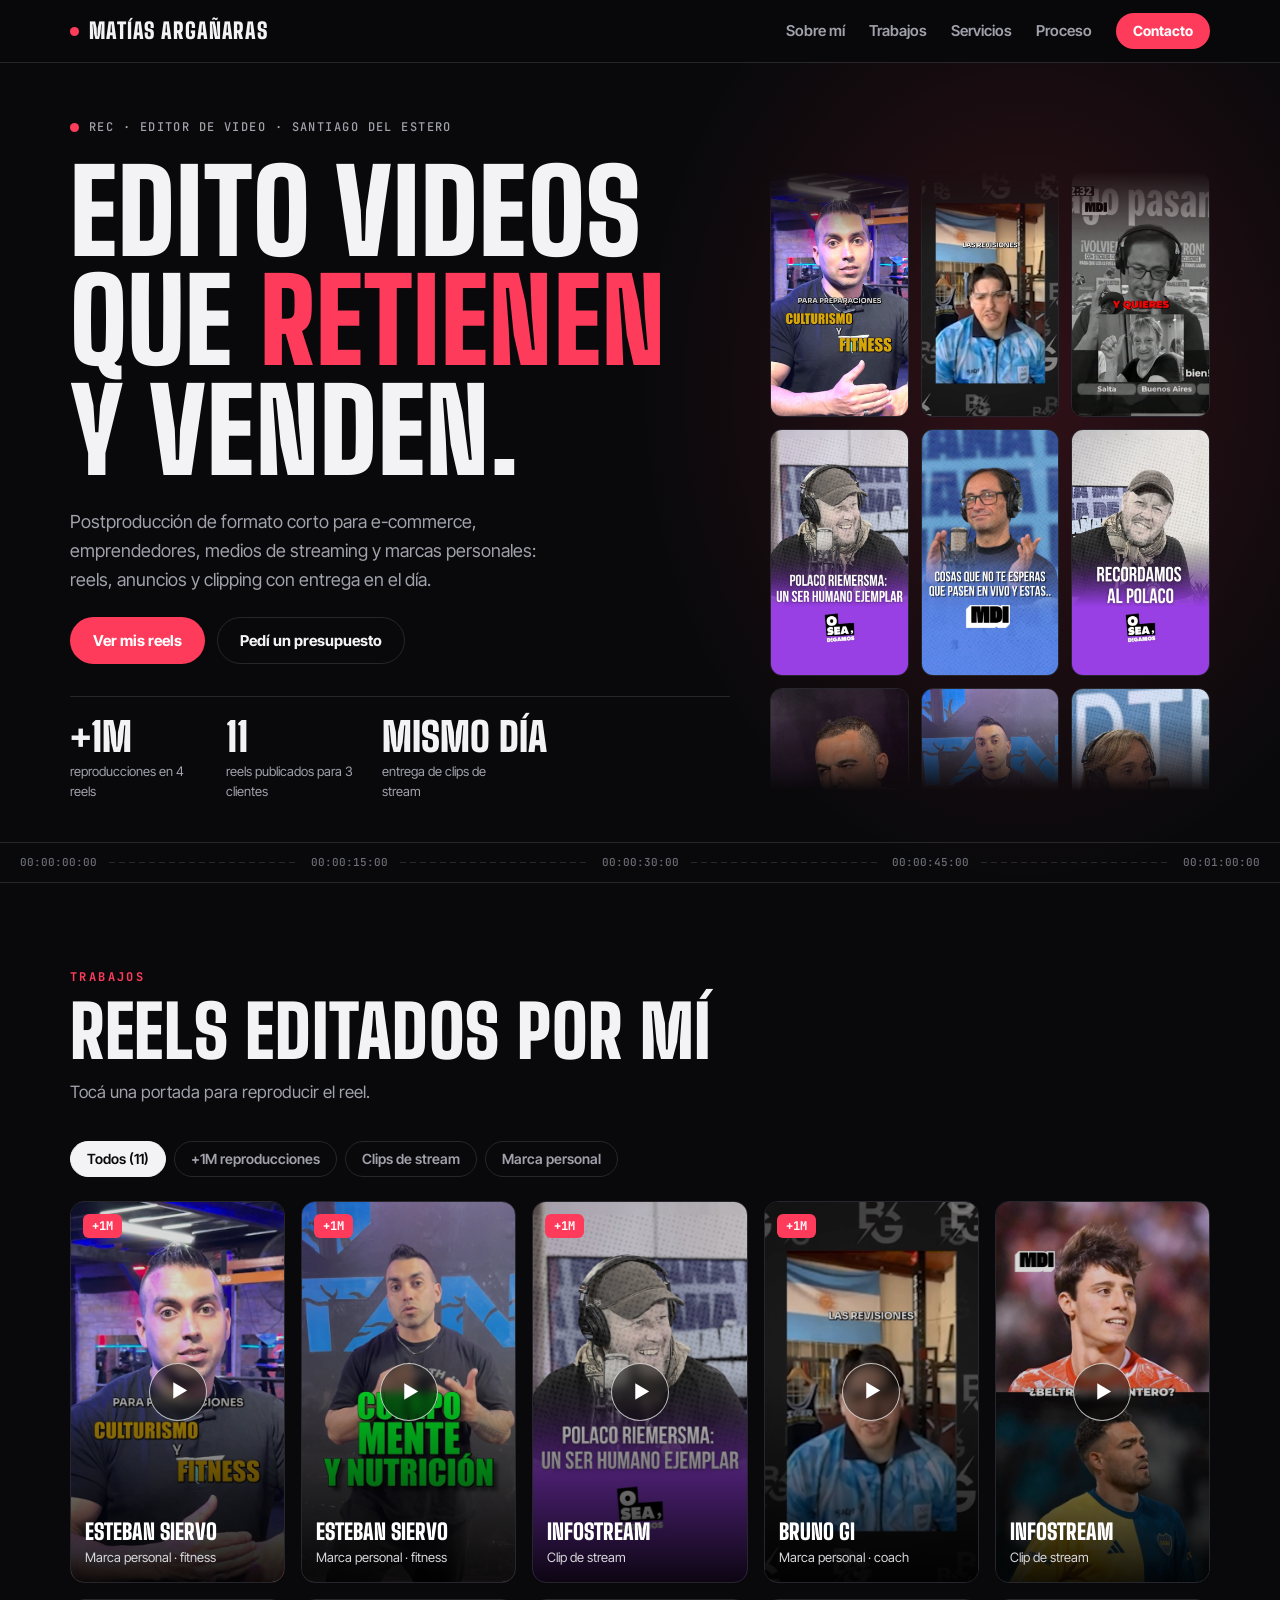
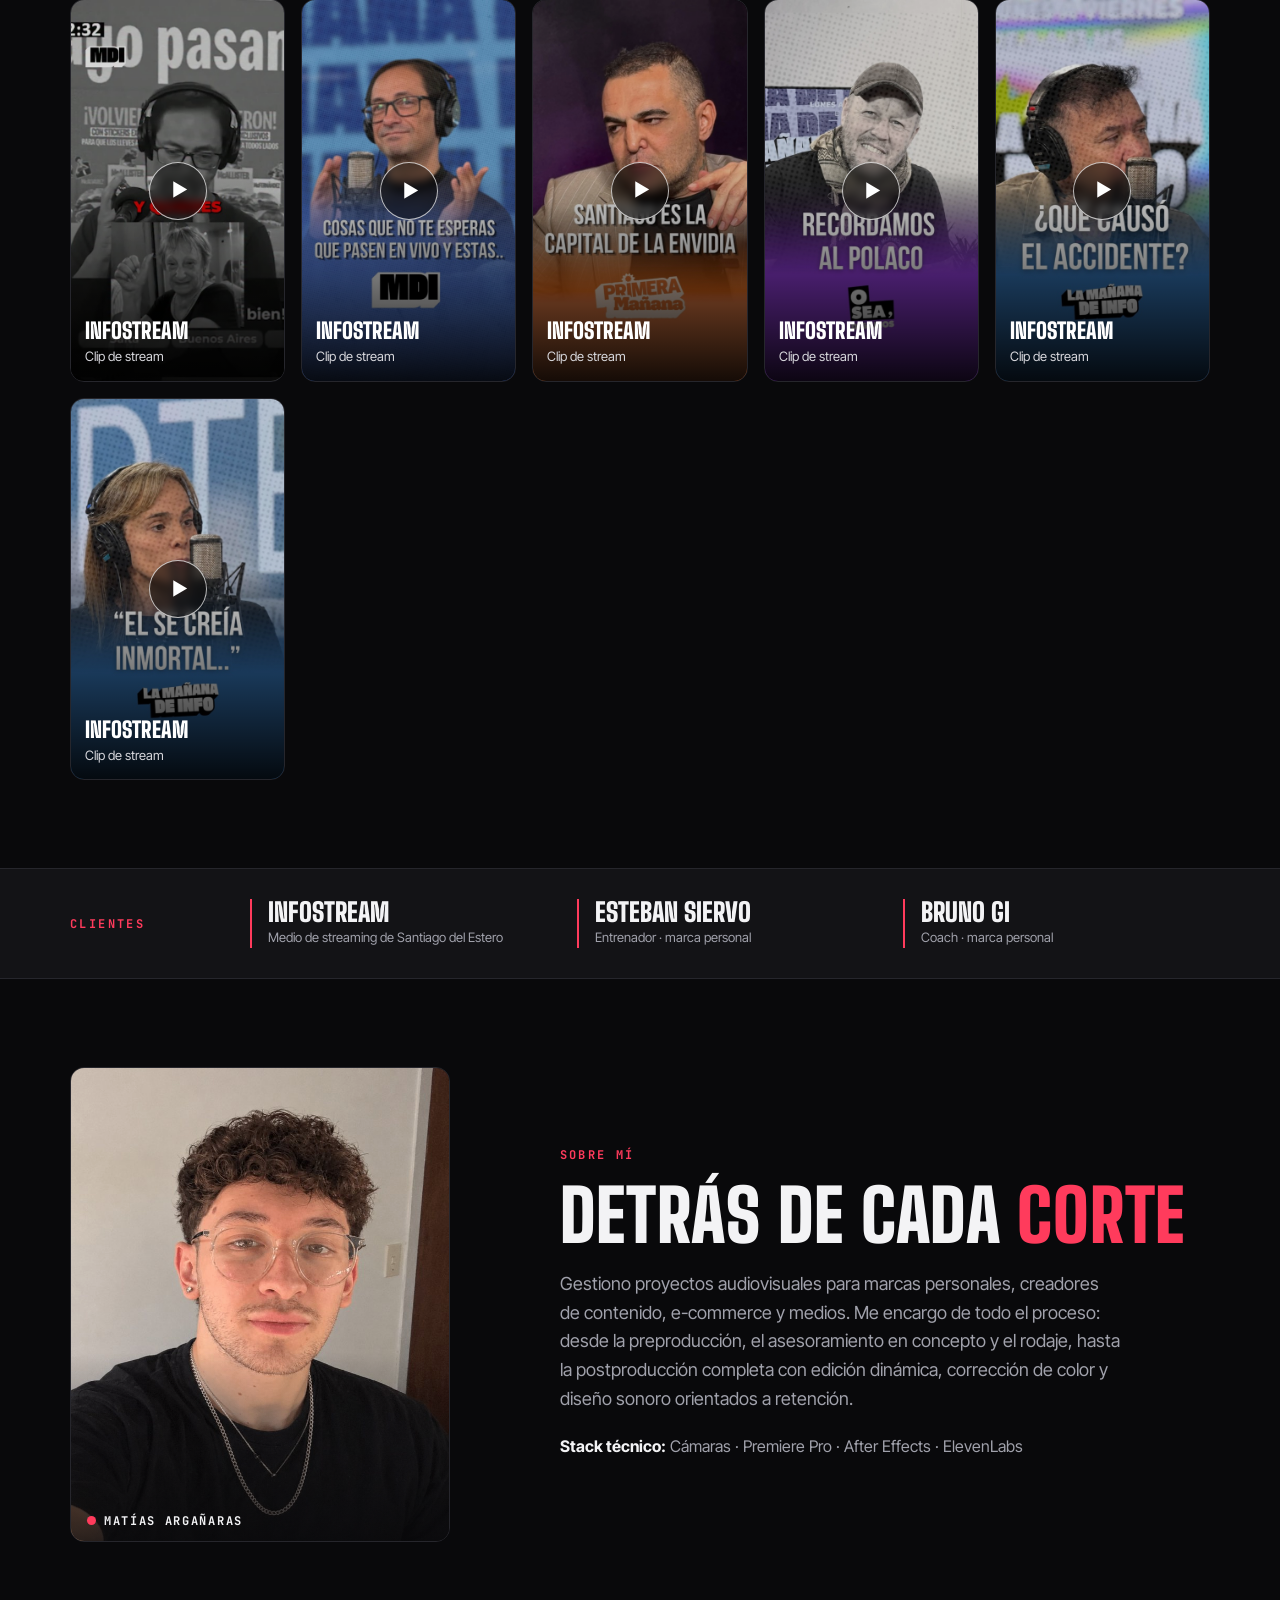
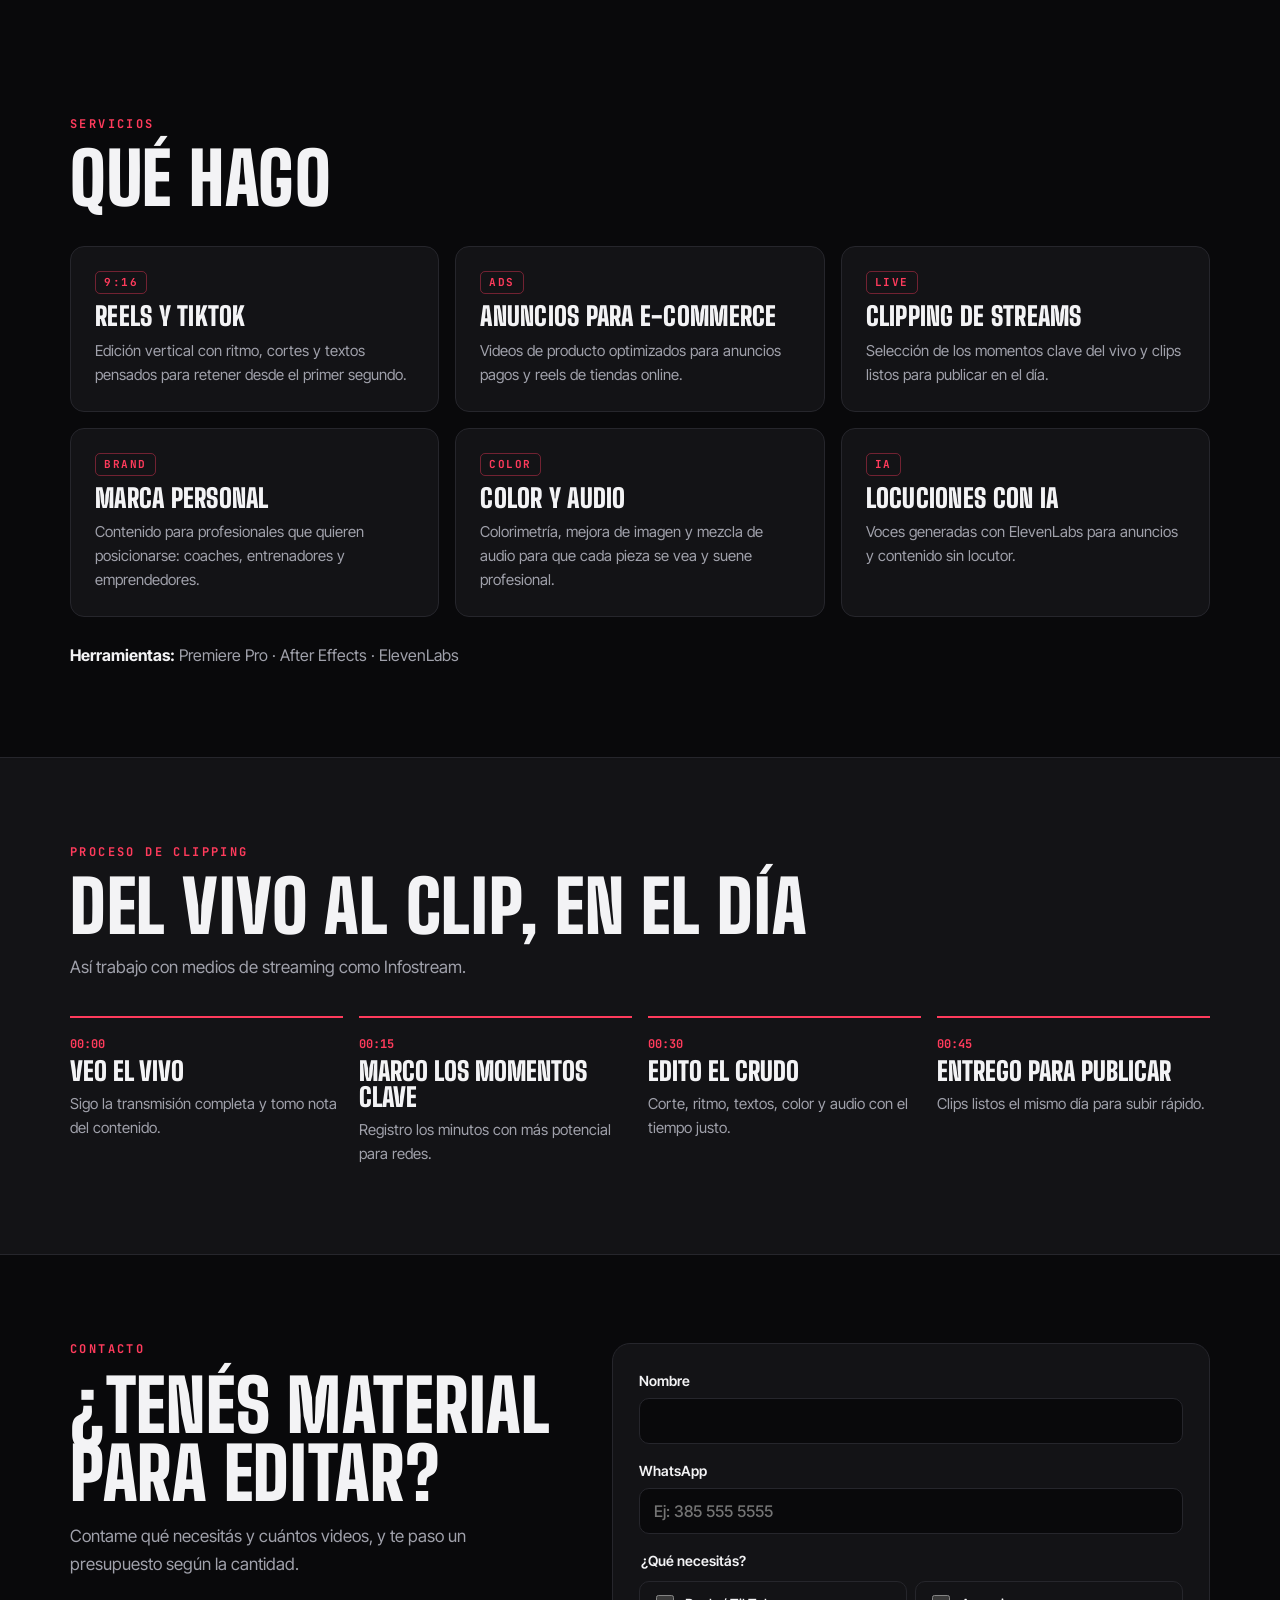
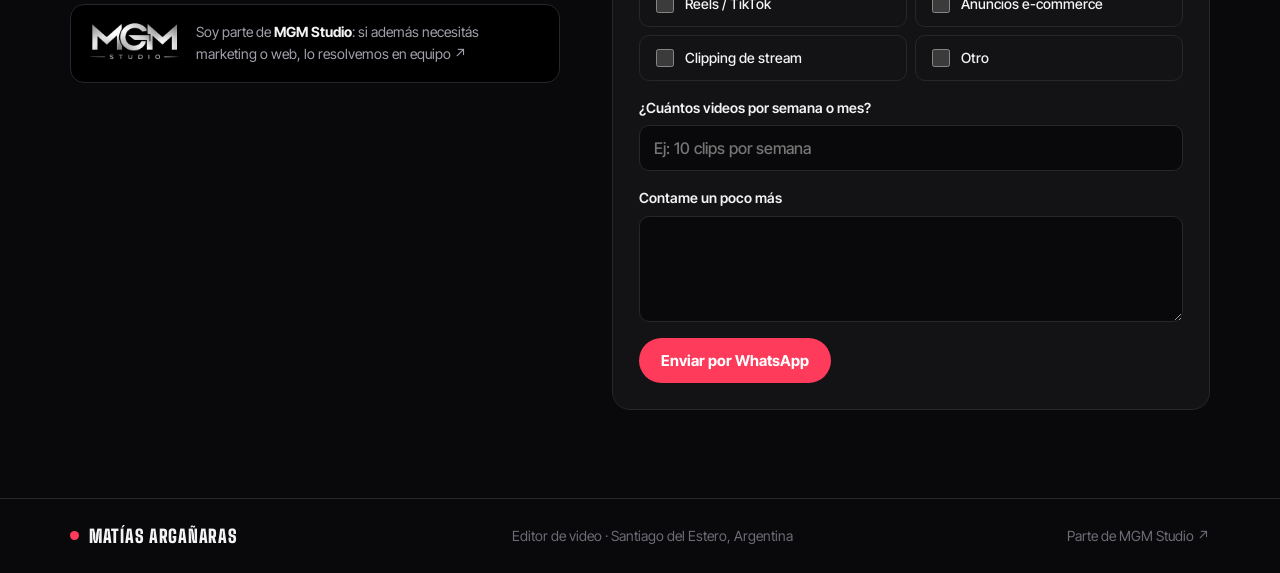
==== commit 765c4e4f: "Sección Sobre mí con foto Co-Authored-By: Claude Opus 5.5 <noreply@anthropic.com>" ====
--- a/index.html
+++ b/index.html
@@ -23,6 +23,7 @@
   <div class="in top-in">
     <a href="#inicio" class="brand"><span class="rec" aria-hidden="true"></span>MATÍAS ARGAÑARAS</a>
     <nav class="nav" aria-label="Secciones">
+      <a href="#sobre-mi">Sobre mí</a>
       <a href="#trabajos">Trabajos</a>
       <a href="#servicios">Servicios</a>
       <a href="#proceso">Proceso</a>
@@ -107,6 +108,21 @@
     </div>
   </section>
 
+  <section id="sobre-mi" class="sec about">
+    <div class="in about-in">
+      <figure class="about-photo">
+        <img src="assets/img/matias.jpg" alt="Matías Argañaras, editor de video" width="720" height="900" loading="lazy">
+        <figcaption><span class="rec"></span>Matías Argañaras</figcaption>
+      </figure>
+      <div class="about-copy">
+        <p class="kicker">Sobre mí</p>
+        <h2>Detrás de cada <span class="hl">corte</span></h2>
+        <p>Gestiono proyectos audiovisuales para marcas personales, creadores de contenido, e-commerce y medios. Me encargo de todo el proceso: desde la preproducción, el asesoramiento en concepto y el rodaje, hasta la postproducción completa con edición dinámica, corrección de color y diseño sonoro orientados a retención.</p>
+        <p class="tools"><b>Stack técnico:</b> Cámaras · Premiere Pro · After Effects · ElevenLabs</p>
+      </div>
+    </div>
+  </section>
+
   <section id="servicios" class="sec">
     <div class="in">
       <div class="sec-head">
@@ -121,7 +137,7 @@
         <article class="svc"><span class="svc-fmt">COLOR</span><h3>Color y audio</h3><p>Colorimetría, mejora de imagen y mezcla de audio para que cada pieza se vea y suene profesional.</p></article>
         <article class="svc"><span class="svc-fmt">IA</span><h3>Locuciones con IA</h3><p>Voces generadas con ElevenLabs para anuncios y contenido sin locutor.</p></article>
       </div>
-      <p class="tools"><b>Herramientas:</b> Adobe Premiere Pro y extensiones · ElevenLabs</p>
+      <p class="tools"><b>Herramientas:</b> Premiere Pro · After Effects · ElevenLabs</p>
     </div>
   </section>
 
--- a/assets/styles.css
+++ b/assets/styles.css
@@ -164,3 +164,14 @@
 .thanks .in{display:flex;flex-direction:column;align-items:center;gap:18px}
 
 @media (prefers-reduced-motion:reduce){html{scroll-behavior:auto}.rec,.strip-track{animation:none}.btn,.reel img,.play{transition:none}}
+
+/* Sobre mí */
+.about-in{display:grid;grid-template-columns:.8fr 1.2fr;gap:56px;align-items:center}
+.about-photo{margin:0;position:relative;border-radius:var(--r);overflow:hidden;border:1px solid var(--line);max-width:380px}
+.about-photo img{width:100%;height:auto;aspect-ratio:4/5;object-fit:cover;filter:contrast(1.04) saturate(.95)}
+.about-photo::after{content:"";position:absolute;inset:auto 0 0;height:40%;background:linear-gradient(transparent,rgba(9,9,11,.85));pointer-events:none}
+.about-photo figcaption{position:absolute;left:16px;bottom:14px;z-index:1;display:flex;align-items:center;gap:8px;font:700 12px/1 var(--mono);letter-spacing:.14em;text-transform:uppercase}
+.about-copy{display:flex;flex-direction:column;gap:20px}
+.about-copy > p:not(.kicker):not(.tools){font-size:18px;color:var(--muted);max-width:56ch}
+.about-copy .tools{margin-top:0}
+@media (max-width:860px){.about-in{grid-template-columns:1fr;gap:32px}.about-photo{max-width:340px}}
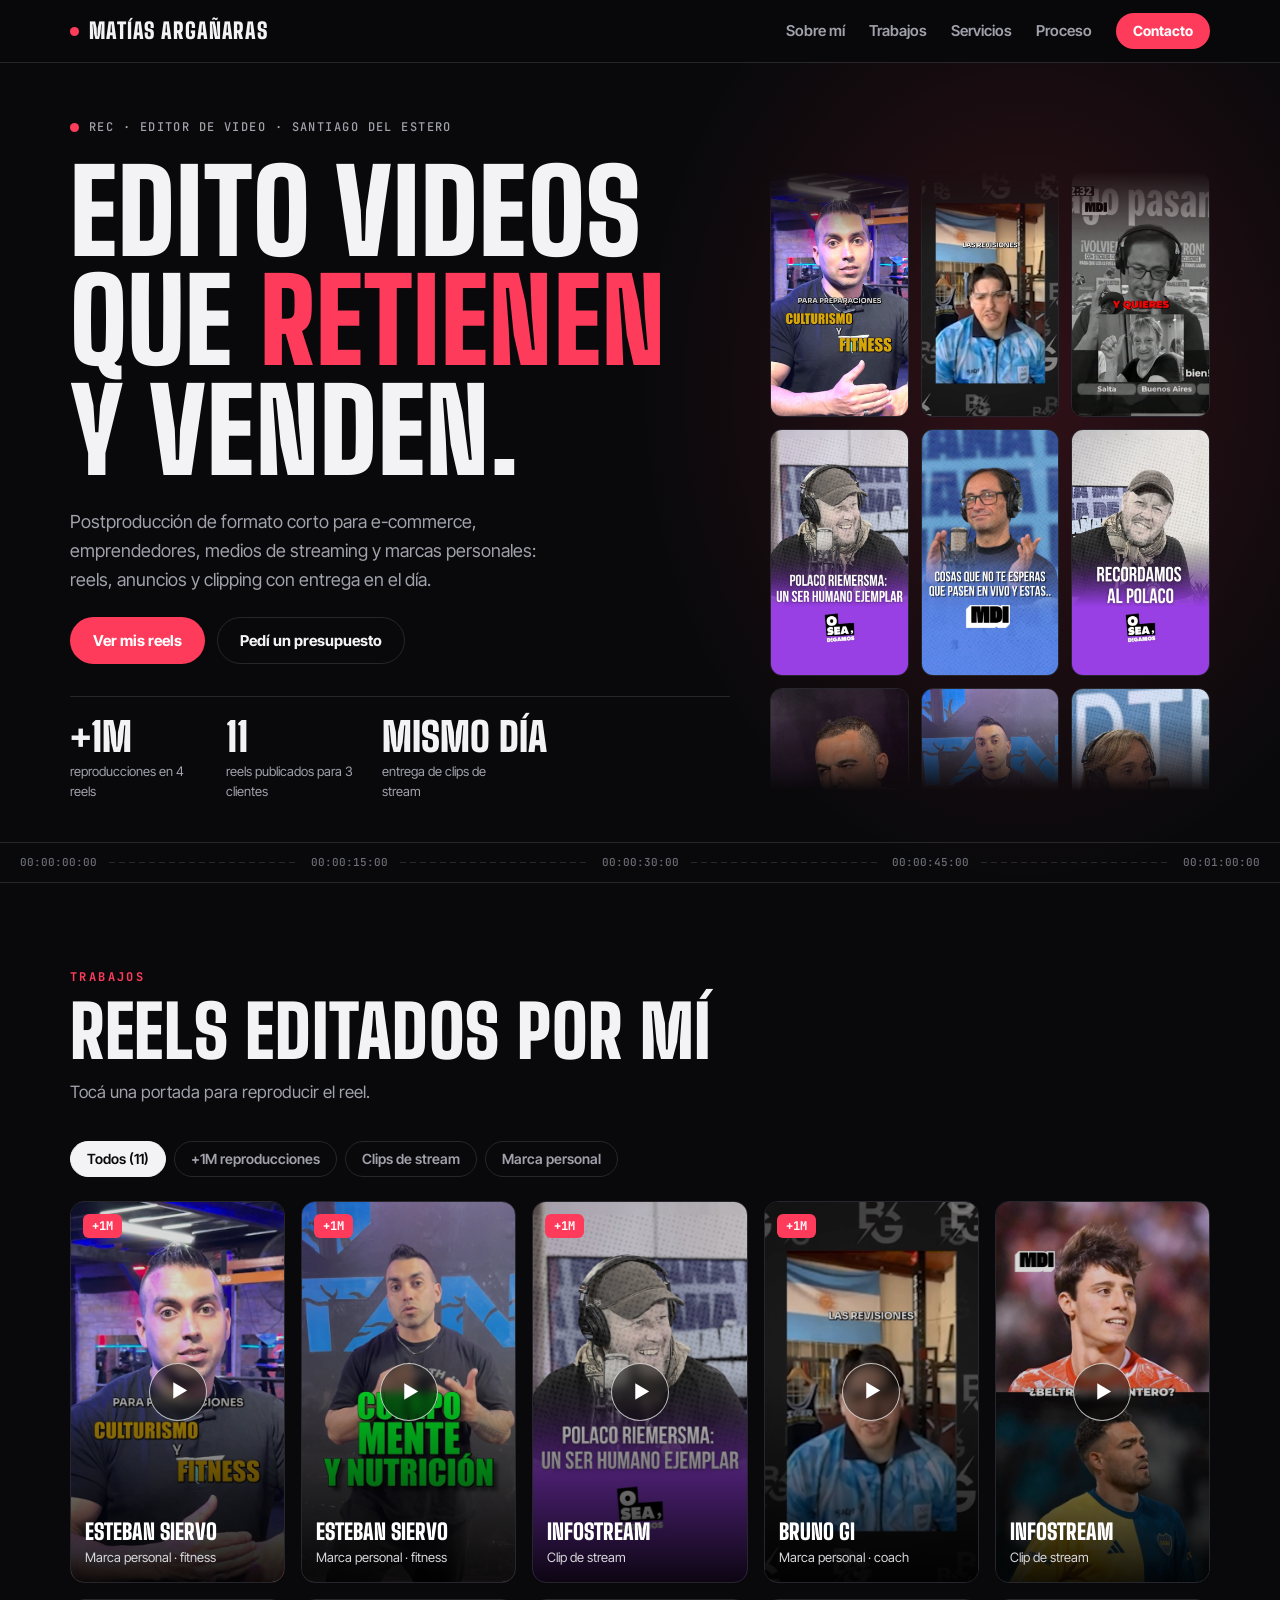
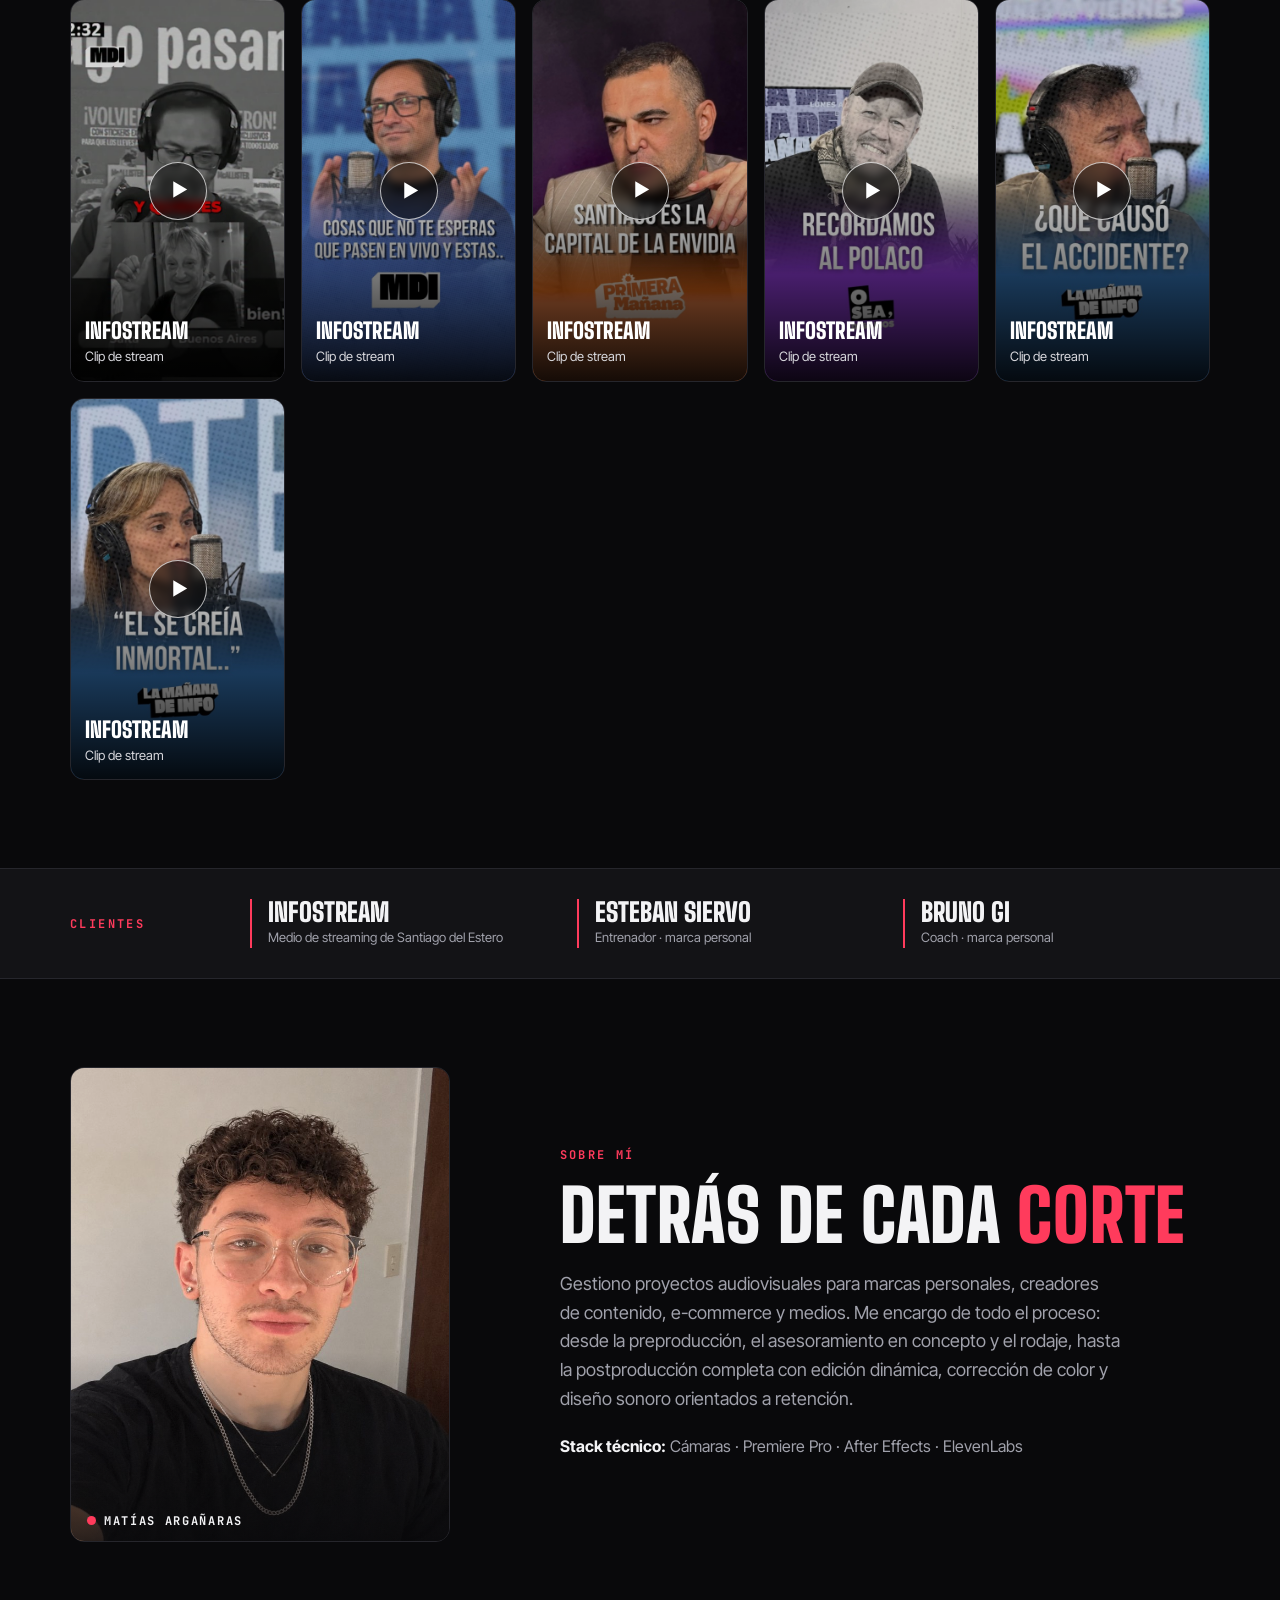
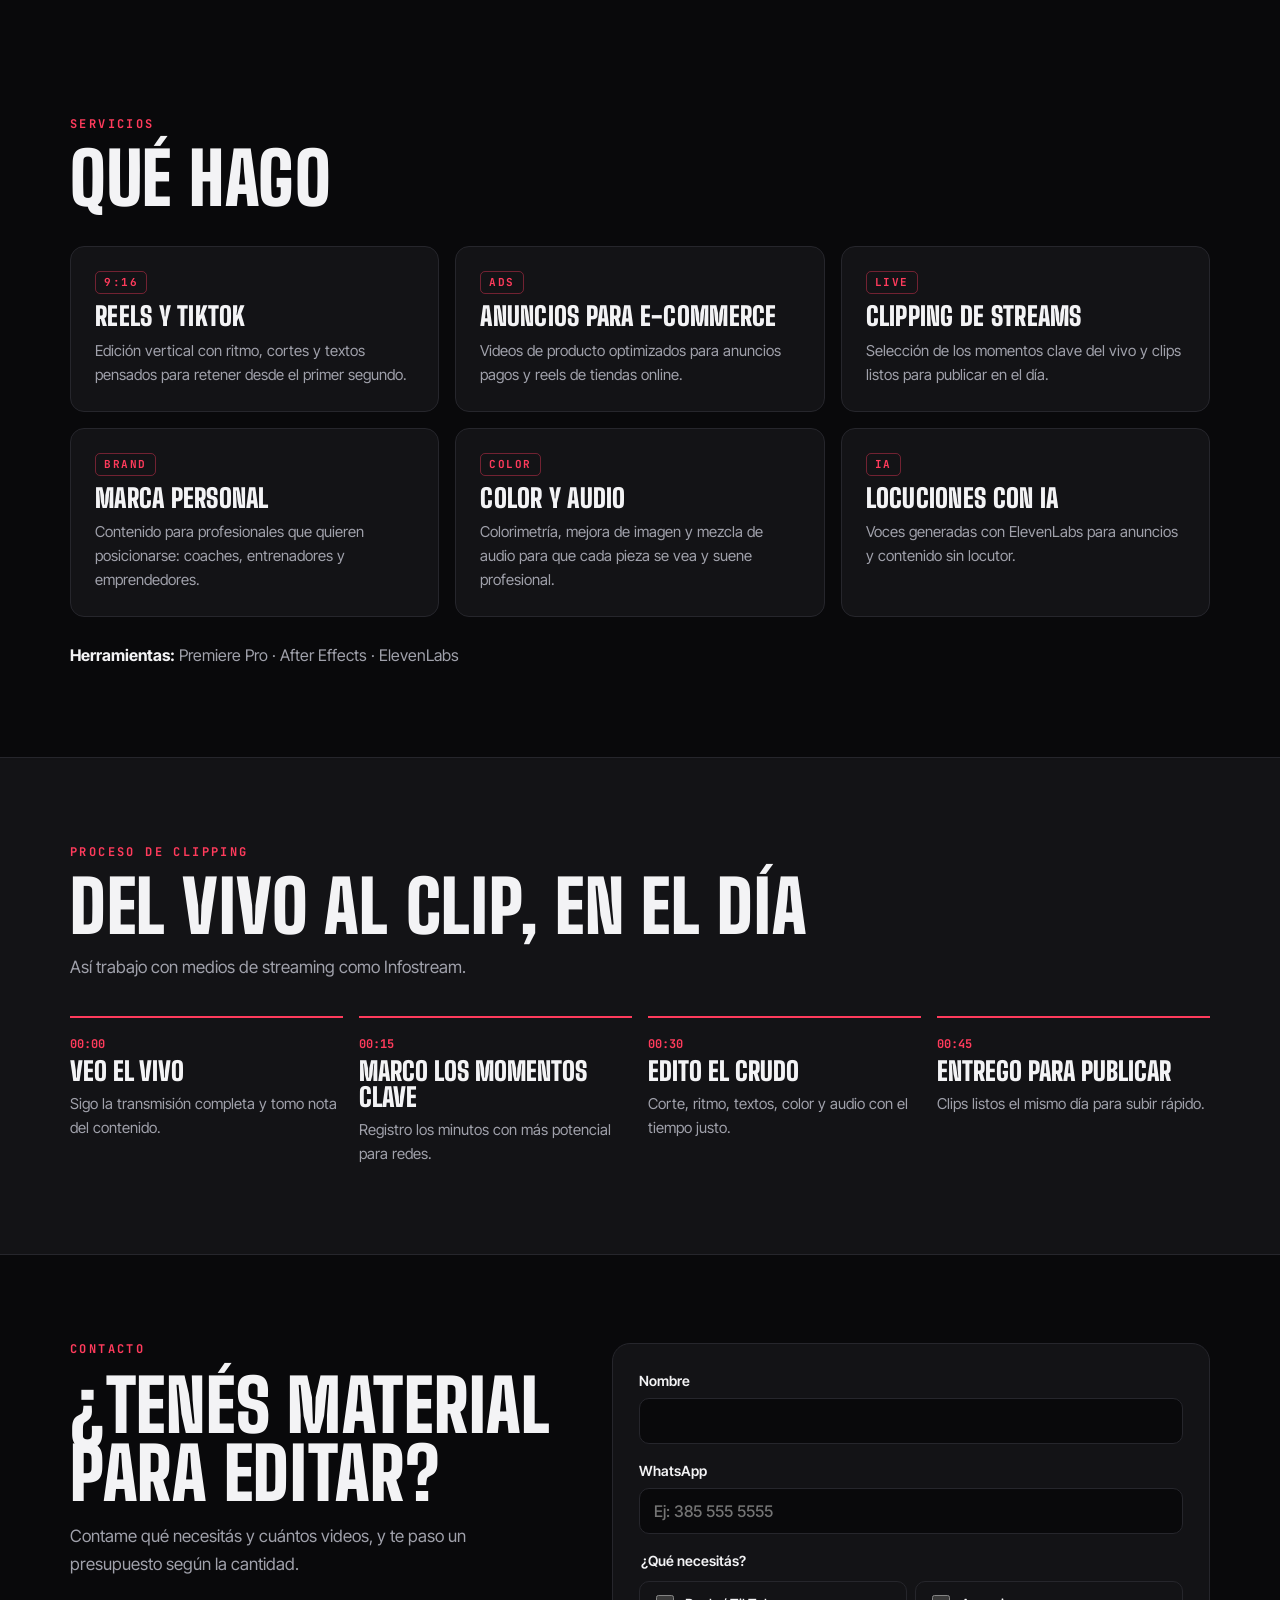
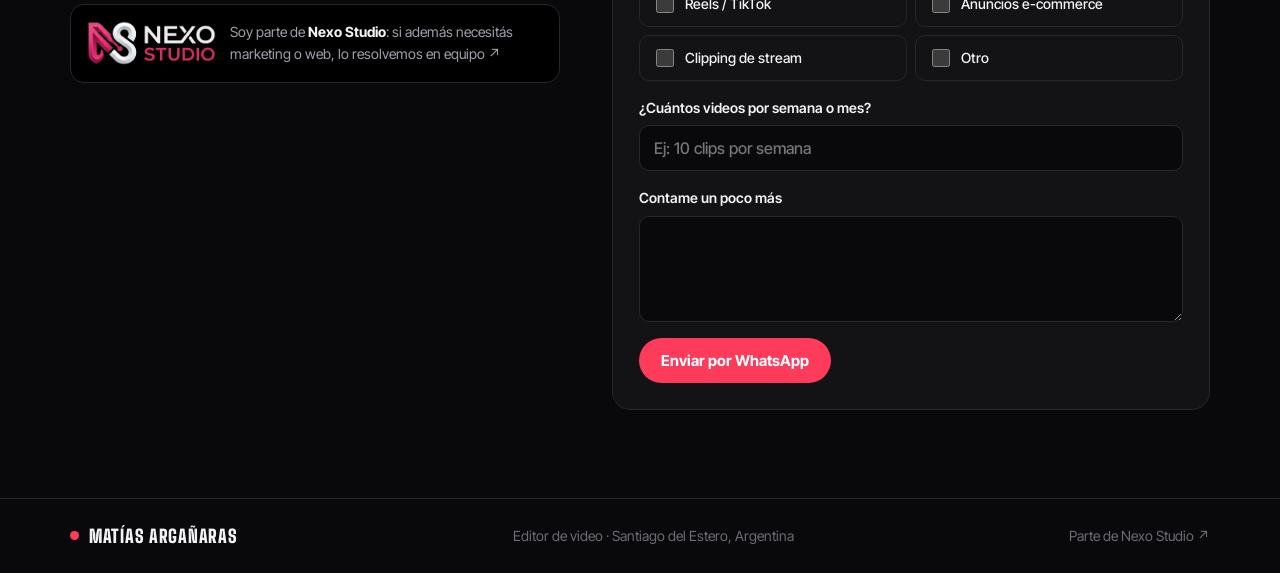
==== commit 0c46bb2b: "Nexo Studio: nombre y logo nuevos Co-Authored-By: Claude Opus 5.5 <noreply@anthropic.com>" ====
--- a/index.html
+++ b/index.html
@@ -165,8 +165,8 @@
         <p>Contame qué necesitás y cuántos videos, y te paso un presupuesto según la cantidad.</p>
         <!-- WhatsApp o Instagram de Matías: agregar acá cuando los confirme -->
         <a class="mgm" href="https://mgm-studio.netlify.app" target="_blank" rel="noopener">
-          <img src="assets/logo-mgm-wide.png" alt="MGM Studio" width="520" height="240">
-          <span>Soy parte de <b>MGM Studio</b>: si además necesitás marketing o web, lo resolvemos en equipo ↗</span>
+          <img src="assets/logo-nexo-wide.png" alt="Nexo Studio" width="663" height="227">
+          <span>Soy parte de <b>Nexo Studio</b>: si además necesitás marketing o web, lo resolvemos en equipo ↗</span>
         </a>
       </div>
       <form class="form" name="contacto-matias" data-wa-form>
@@ -193,7 +193,7 @@
   <div class="in foot-in">
     <span class="brand"><span class="rec" aria-hidden="true"></span>MATÍAS ARGAÑARAS</span>
     <span>Editor de video · Santiago del Estero, Argentina</span>
-    <a href="https://mgm-studio.netlify.app" target="_blank" rel="noopener">Parte de MGM Studio ↗</a>
+    <a href="https://mgm-studio.netlify.app" target="_blank" rel="noopener">Parte de Nexo Studio ↗</a>
   </div>
 </footer>
 
